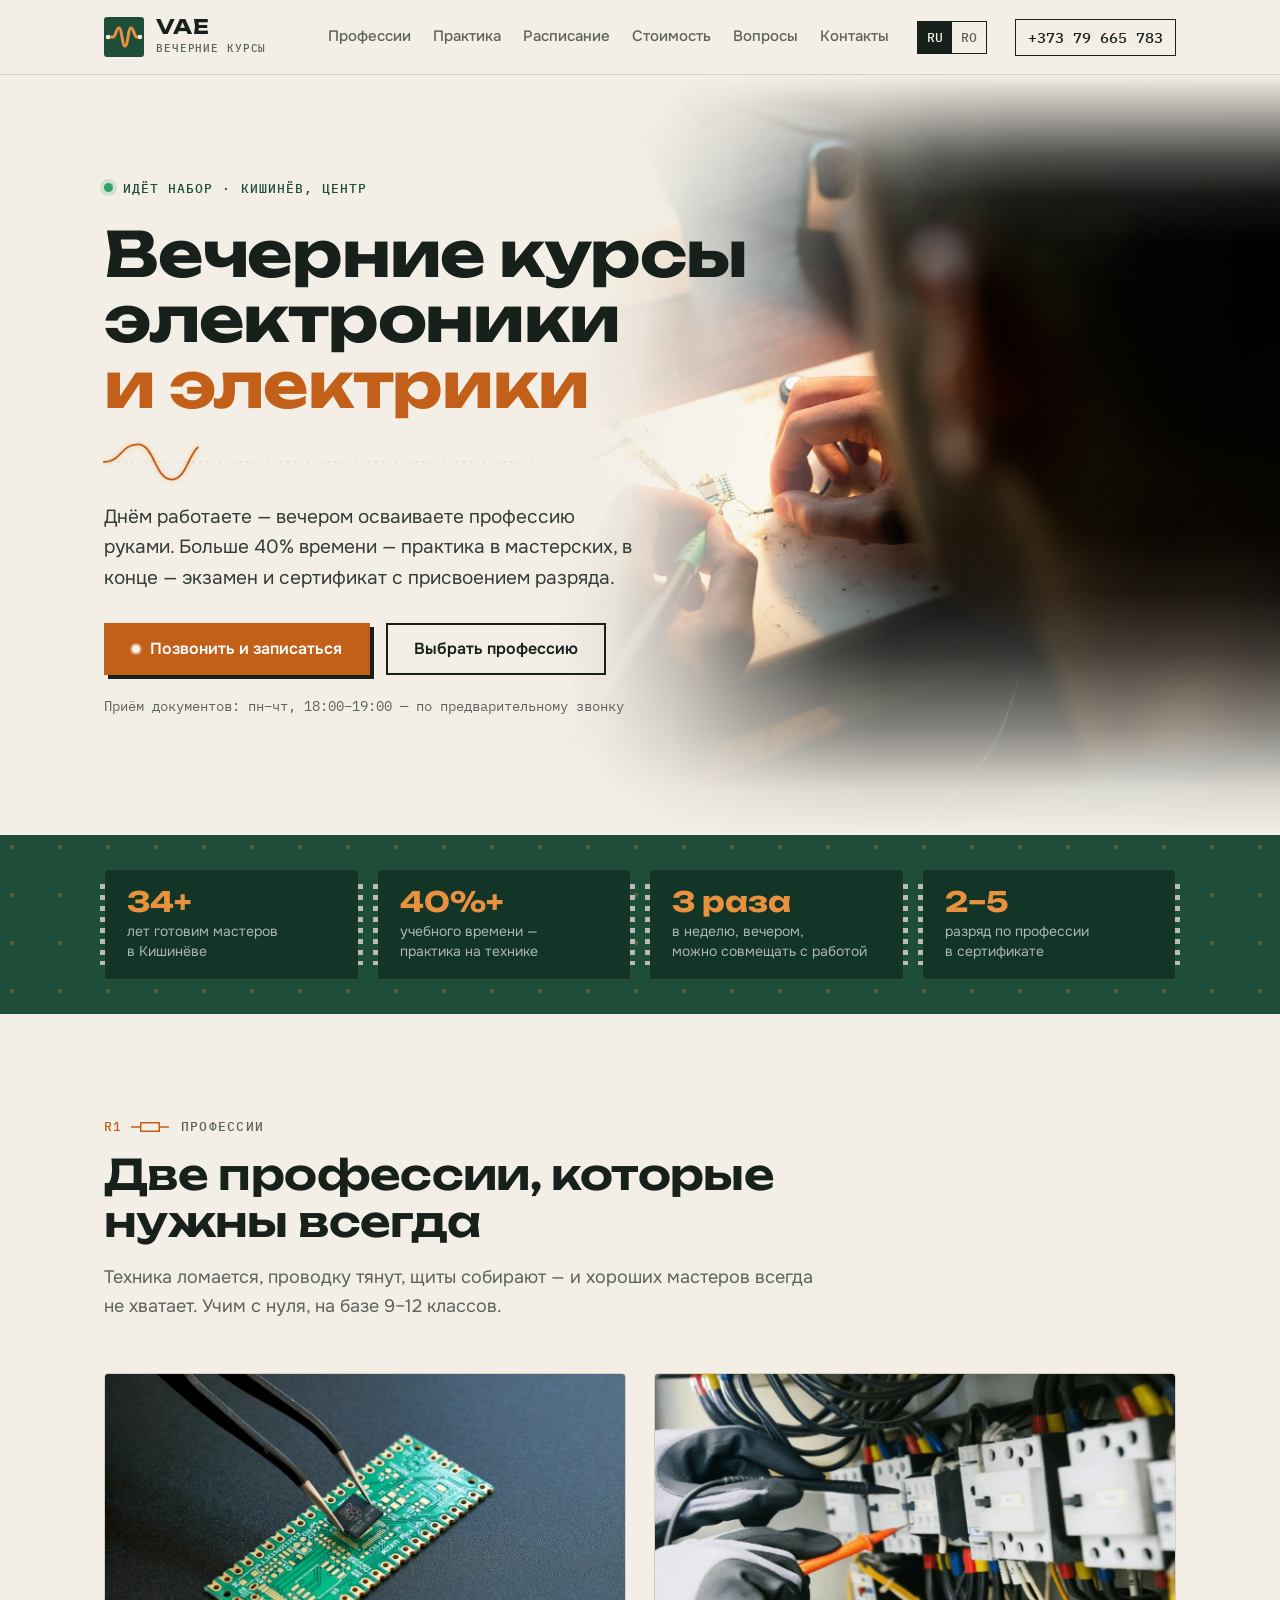
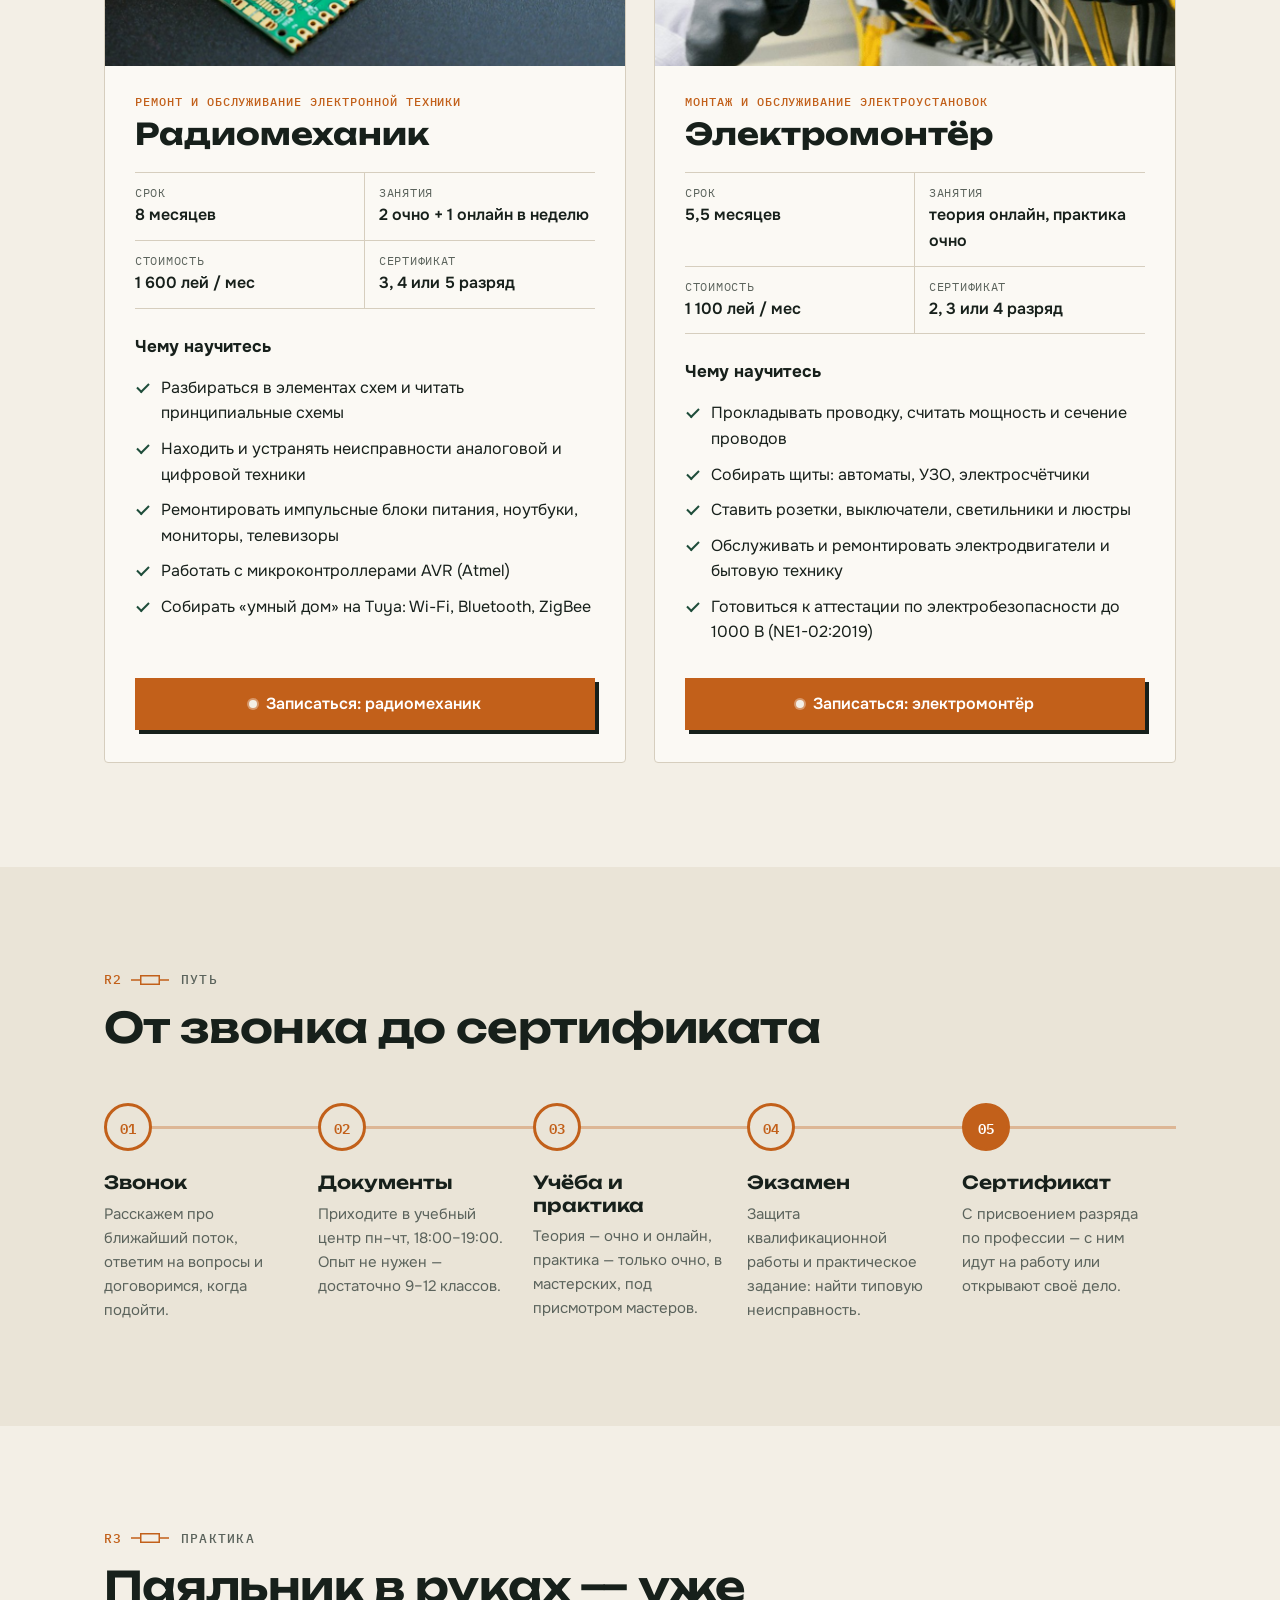
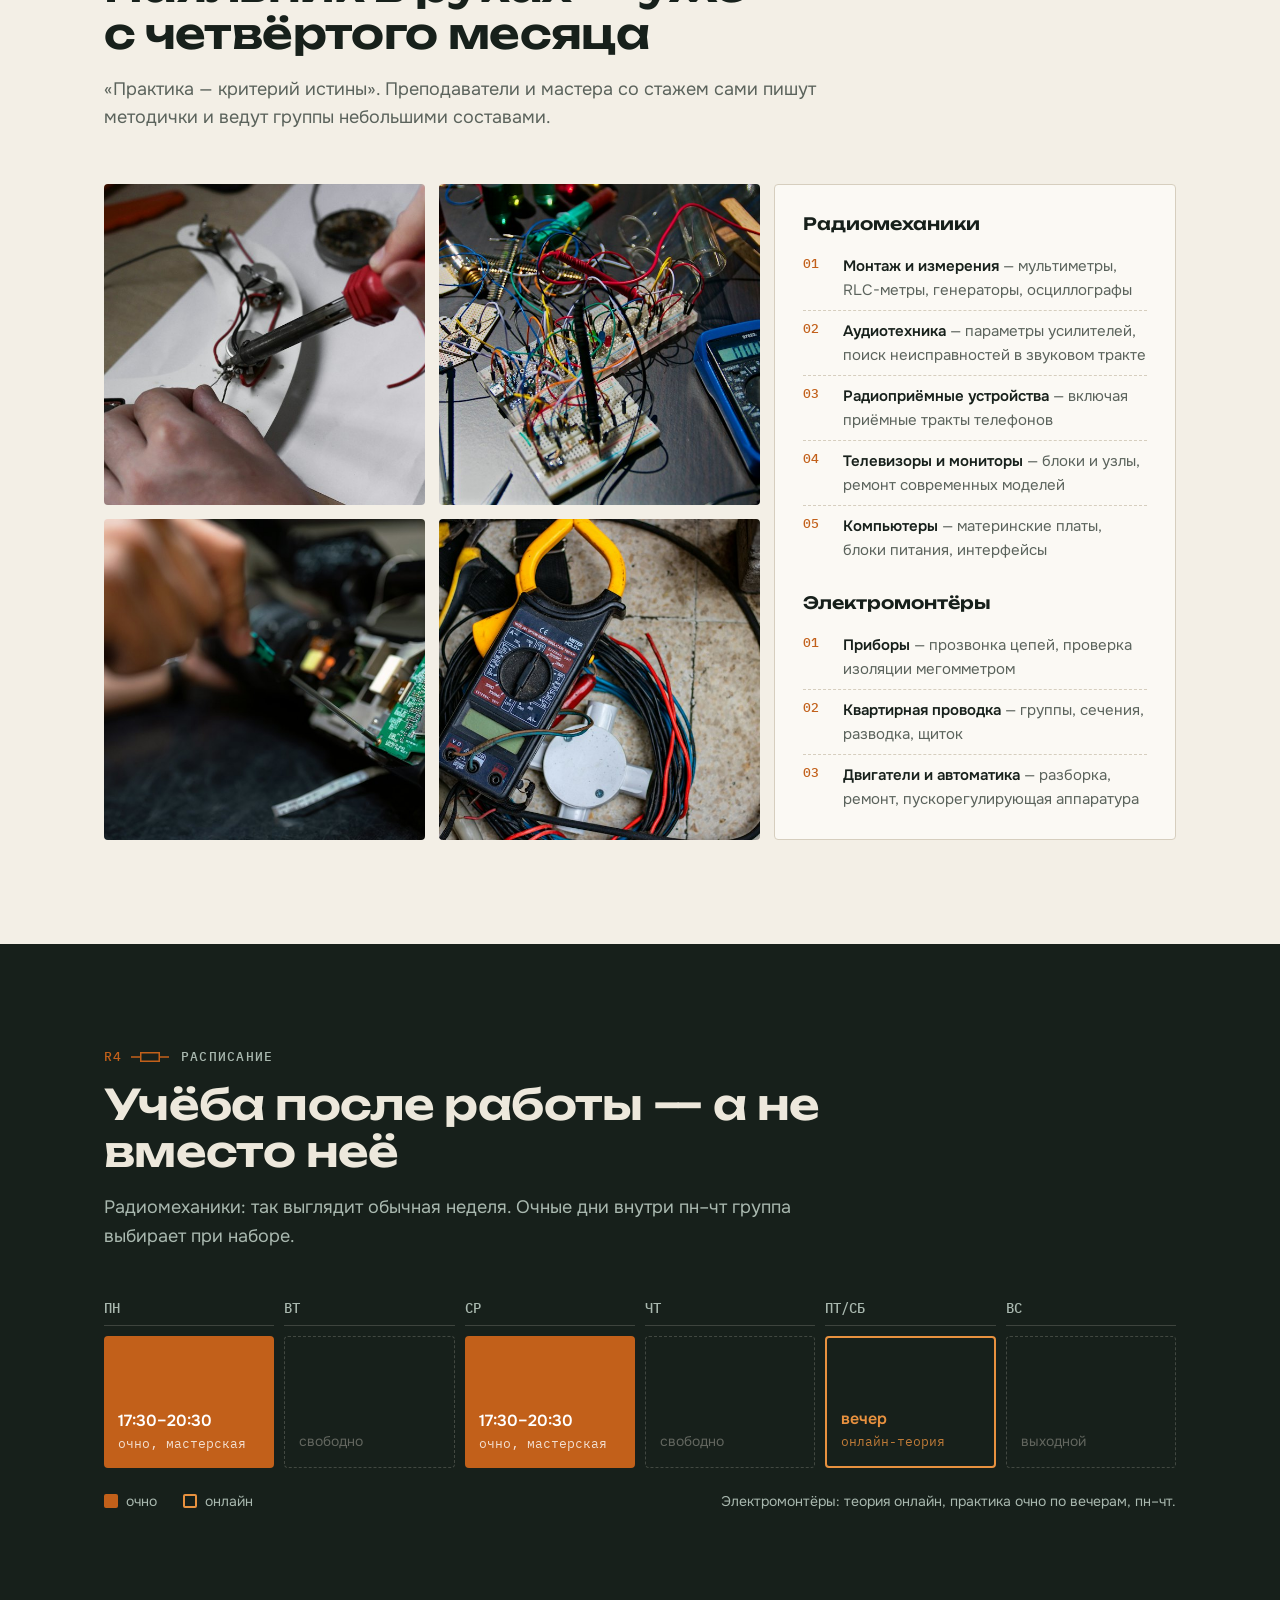
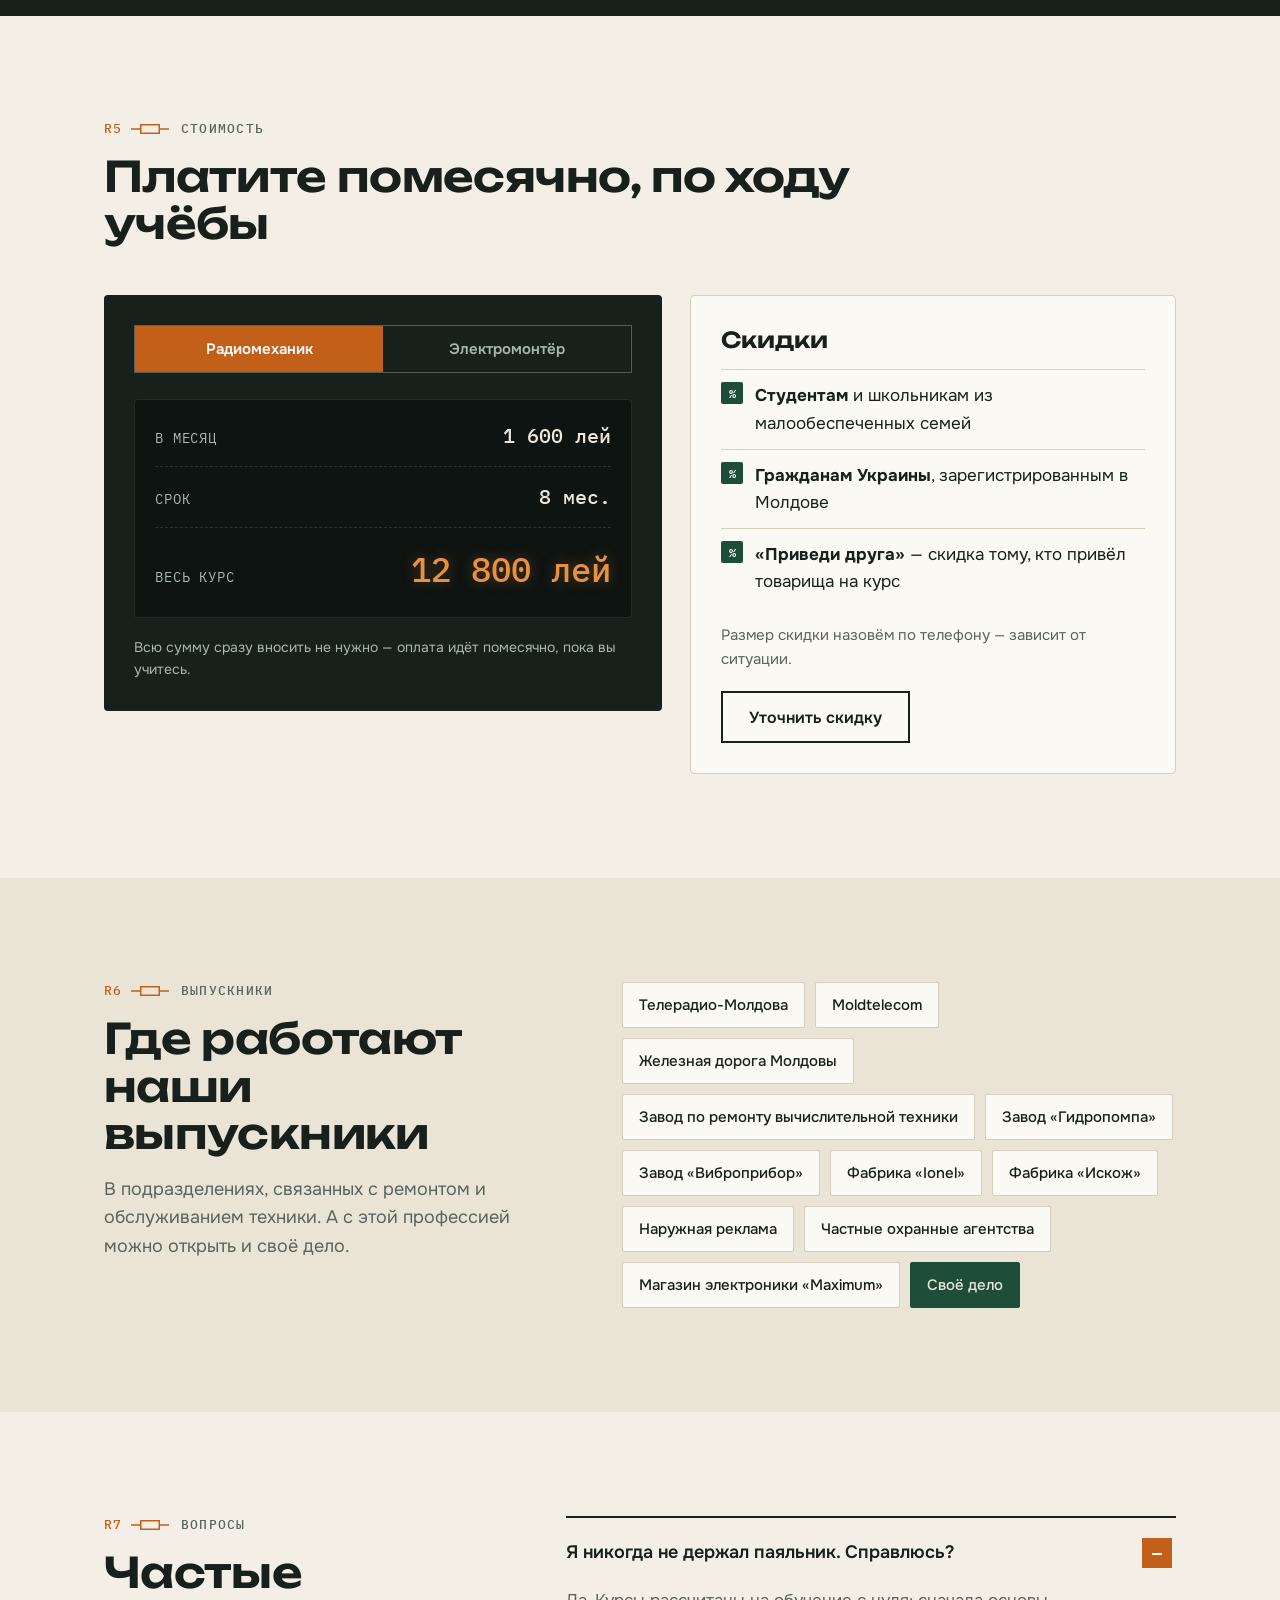
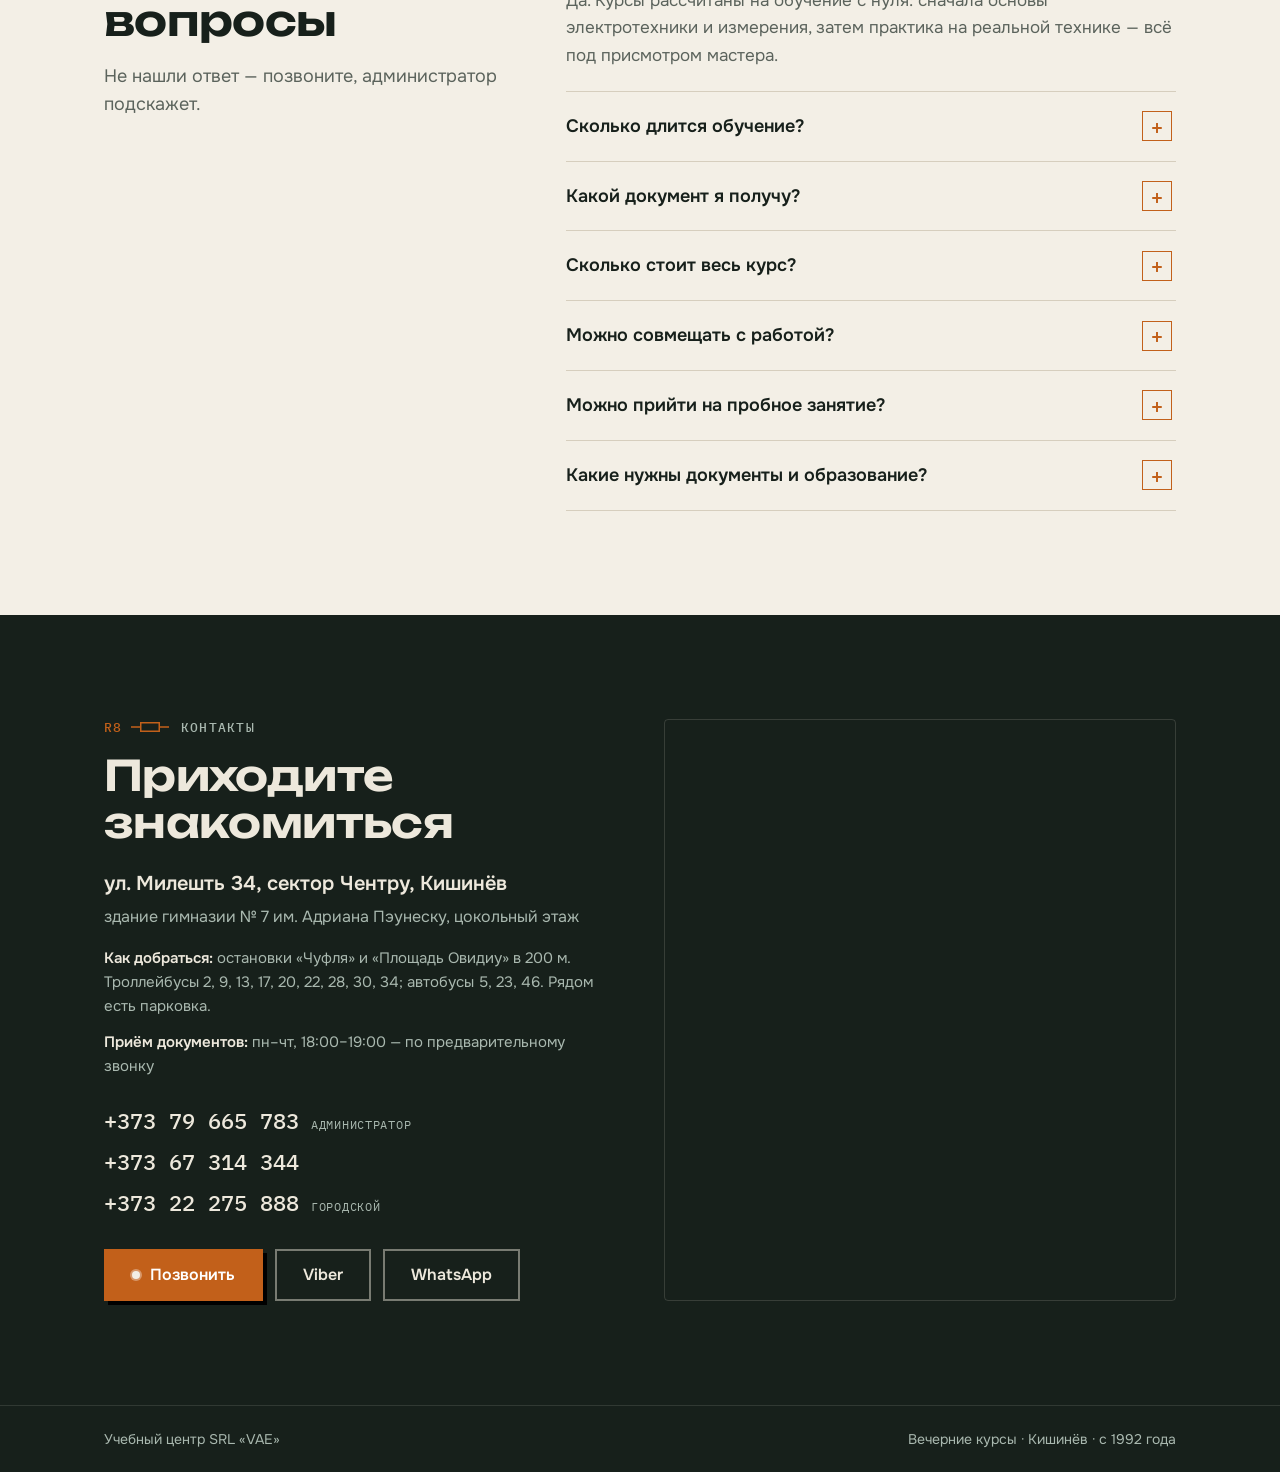
==== index.html @ 00e2e62b "Add files via upload" ====
<!doctype html>
<html lang="ru">
<head>
  <meta charset="utf-8">
  <meta name="viewport" content="width=device-width, initial-scale=1">
  <title>Вечерние курсы VAE — радиомеханик и электромонтёр в Кишинёве</title>
  <meta name="description" content="Вечерние курсы в Кишинёве с 1992 года: ремонт электронной техники (8 мес.) и электромонтёр (5,5 мес.). Практика в мастерских, сертификат с разрядом. Центр, ул. Милешть 34.">
  <meta property="og:title" content="Вечерние курсы VAE — профессия руками, вечером, с разрядом">
  <meta property="og:description" content="Радиомеханик и электромонтёр. Учитесь после работы, практика в мастерских, сертификат с разрядом.">
  <meta property="og:type" content="website">
  <meta property="og:url" content="https://webonix-md.github.io/vae/">
  <meta property="og:image" content="https://webonix-md.github.io/vae/img/og/og-square-ru.jpg">
  <meta property="og:image:width" content="1200">
  <meta property="og:image:height" content="1200">
  <meta property="og:locale" content="ru_RU">
  <meta name="twitter:card" content="summary_large_image">
  <link rel="alternate" hreflang="ru" href="index.html">
  <link rel="alternate" hreflang="ro" href="ro.html">
  <link rel="icon" href="img/logo/vae-mark.svg" type="image/svg+xml">
  <link rel="preconnect" href="https://fonts.googleapis.com">
  <link rel="preconnect" href="https://fonts.gstatic.com" crossorigin>
  <link href="https://fonts.googleapis.com/css2?family=Onest:wght@400;500;600;700&family=Unbounded:wght@500;600;700&family=IBM+Plex+Mono:wght@400;500&display=swap" rel="stylesheet">
  <link rel="stylesheet" href="css/styles.css">
</head>
<body>

<!-- ============ ШАПКА ============ -->
<header class="top">
  <div class="wrap top__row">
    <a class="logo" href="#" aria-label="VAE — вечерние курсы">
      <img src="img/logo/vae-mark.svg" alt="" width="40" height="40">
      <span class="logo__text"><b>VAE</b><small>вечерние курсы</small></span>
    </a>
    <nav class="nav" id="nav">
      <a href="#courses">Профессии</a>
      <a href="#practice">Практика</a>
      <a href="#schedule">Расписание</a>
      <a href="#price">Стоимость</a>
      <a href="#faq">Вопросы</a>
      <a href="#contacts">Контакты</a>
    </nav>
    <nav class="lang" aria-label="Язык"><a class="is-on" href="index.html" aria-current="page">RU</a><a href="ro.html" lang="ro">RO</a></nav>
    <a class="top__phone" data-phone="0" href="#"></a>
    <button class="burger" id="burger" aria-label="Меню" aria-expanded="false" aria-controls="nav"><span></span></button>
  </div>
</header>

<main>

<!-- ============ HERO ============ -->
<section class="hero">
  <div class="hero__media" aria-hidden="true">
    <img src="img/photo/hero-bench.jpg" alt="">
    <div class="hero__mask"></div>
  </div>
  <div class="wrap hero__inner">
    <p class="tag"><span class="tag__dot"></span><span data-start-short>Идёт набор</span> · Кишинёв, Центр</p>
    <h1 class="hero__title">Вечерние курсы<br>электроники<br><em>и&nbsp;электрики</em></h1>
    <svg class="scope" viewBox="0 0 520 60" preserveAspectRatio="none" aria-hidden="true">
      <path class="scope__grid" d="M0 30H520"/>
      <path class="scope__wave" d="M0 30 C 20 30 20 6 40 6 S 60 54 80 54 S 100 6 120 6 S 140 54 160 54 S 180 30 200 30 L 230 30 L 236 8 L 244 52 L 250 30 L 290 30 C 310 30 310 6 330 6 S 350 54 370 54 S 390 6 410 6 S 430 54 450 54 S 470 30 490 30 L 520 30"/>
    </svg>
    <p class="hero__lead">Днём работаете — вечером осваиваете профессию руками. Больше&nbsp;40% времени — практика в мастерских, в конце — экзамен и&nbsp;сертификат с&nbsp;присвоением разряда.</p>
    <div class="hero__cta">
      <a class="btn btn--main" data-phone="0" data-phone-text="Позвонить и записаться" href="#">Позвонить и записаться</a>
      <a class="btn btn--line" href="#courses">Выбрать профессию</a>
    </div>
    <p class="hero__note">Приём документов: <span data-intake></span></p>
  </div>
</section>

<!-- ============ ФАКТЫ (плата) ============ -->
<section class="board" aria-label="Коротко о курсах">
  <div class="wrap board__grid">
    <div class="chip"><b data-years>30+</b><span>лет готовим мастеров<br>в Кишинёве</span></div>
    <div class="chip"><b>40%+</b><span>учебного времени —<br>практика на технике</span></div>
    <div class="chip"><b>3 раза</b><span>в неделю, вечером,<br>можно совмещать с работой</span></div>
    <div class="chip"><b>2–5</b><span>разряд по профессии<br>в сертификате</span></div>
  </div>
</section>

<!-- ============ R1 ПРОФЕССИИ ============ -->
<section class="sec" id="courses">
  <div class="wrap">
    <p class="ref"><i>R1</i> Профессии</p>
    <h2 class="h2">Две профессии, которые нужны всегда</h2>
    <p class="sec__lead">Техника ломается, проводку тянут, щиты собирают — и хороших мастеров всегда не хватает. Учим с&nbsp;нуля, на базе 9–12 классов.</p>

    <div class="courses">
      <!-- радиомеханик -->
      <article class="course" id="radio">
        <div class="course__photo"><img src="img/photo/course-radio.jpg" alt="Монтаж микросхемы на печатную плату пинцетом" loading="lazy"></div>
        <div class="course__body">
          <p class="course__kicker">Ремонт и обслуживание электронной техники</p>
          <h3 class="course__title">Радиомеханик</h3>
          <dl class="spec">
            <div><dt>Срок</dt><dd><span data-months="radio"></span> месяцев</dd></div>
            <div><dt>Занятия</dt><dd>2 очно + 1 онлайн в неделю</dd></div>
            <div><dt>Стоимость</dt><dd><span data-ppm="radio"></span> лей / мес</dd></div>
            <div><dt>Сертификат</dt><dd>3, 4 или 5 разряд</dd></div>
          </dl>
          <p class="course__sub">Чему научитесь</p>
          <ul class="ticks">
            <li>Разбираться в элементах схем и читать принципиальные схемы</li>
            <li>Находить и устранять неисправности аналоговой и цифровой техники</li>
            <li>Ремонтировать импульсные блоки питания, ноутбуки, мониторы, телевизоры</li>
            <li>Работать с микроконтроллерами AVR (Atmel)</li>
            <li>Собирать «умный дом» на Tuya: Wi-Fi, Bluetooth, ZigBee</li>
          </ul>
          <a class="btn btn--main btn--wide" data-phone="0" href="#">Записаться: радиомеханик</a>
        </div>
      </article>

      <!-- электромонтёр -->
      <article class="course" id="electro">
        <div class="course__photo"><img src="img/photo/course-electro.jpg" alt="Проверка электрощита тестером" loading="lazy"></div>
        <div class="course__body">
          <p class="course__kicker">Монтаж и обслуживание электроустановок</p>
          <h3 class="course__title">Электромонтёр</h3>
          <dl class="spec">
            <div><dt>Срок</dt><dd><span data-months="electro"></span> месяцев</dd></div>
            <div><dt>Занятия</dt><dd>теория онлайн, практика очно</dd></div>
            <div><dt>Стоимость</dt><dd><span data-ppm="electro"></span> лей / мес</dd></div>
            <div><dt>Сертификат</dt><dd>2, 3 или 4 разряд</dd></div>
          </dl>
          <p class="course__sub">Чему научитесь</p>
          <ul class="ticks">
            <li>Прокладывать проводку, считать мощность и сечение проводов</li>
            <li>Собирать щиты: автоматы, УЗО, электросчётчики</li>
            <li>Ставить розетки, выключатели, светильники и люстры</li>
            <li>Обслуживать и ремонтировать электродвигатели и бытовую технику</li>
            <li>Готовиться к аттестации по электробезопасности до 1000 В (NE1-02:2019)</li>
          </ul>
          <a class="btn btn--main btn--wide" data-phone="0" href="#">Записаться: электромонтёр</a>
        </div>
      </article>
    </div>
  </div>
</section>

<!-- ============ R2 КАК ПРОХОДИТ ============ -->
<section class="sec sec--tint" id="how">
  <div class="wrap">
    <p class="ref"><i>R2</i> Путь</p>
    <h2 class="h2">От звонка до сертификата</h2>
    <ol class="path">
      <li class="path__step">
        <span class="path__n">01</span>
        <h3>Звонок</h3>
        <p>Расскажем про ближайший поток, ответим на вопросы и договоримся, когда подойти.</p>
      </li>
      <li class="path__step">
        <span class="path__n">02</span>
        <h3>Документы</h3>
        <p>Приходите в учебный центр <span data-intake-short></span>. Опыт не нужен — достаточно 9–12 классов.</p>
      </li>
      <li class="path__step">
        <span class="path__n">03</span>
        <h3>Учёба и практика</h3>
        <p>Теория — очно и онлайн, практика — только очно, в мастерских, под присмотром мастеров.</p>
      </li>
      <li class="path__step">
        <span class="path__n">04</span>
        <h3>Экзамен</h3>
        <p>Защита квалификационной работы и практическое задание: найти типовую неисправность.</p>
      </li>
      <li class="path__step path__step--end">
        <span class="path__n">05</span>
        <h3>Сертификат</h3>
        <p>С присвоением разряда по профессии — с ним идут на работу или открывают своё дело.</p>
      </li>
    </ol>
  </div>
</section>

<!-- ============ R3 ПРАКТИКА ============ -->
<section class="sec" id="practice">
  <div class="wrap">
    <p class="ref"><i>R3</i> Практика</p>
    <h2 class="h2">Паяльник в руках — уже с&nbsp;четвёртого месяца</h2>
    <p class="sec__lead">«Практика — критерий истины». Преподаватели и мастера со стажем сами пишут методички и ведут группы небольшими составами.</p>

    <div class="practice">
      <figure class="shot shot--a"><img src="img/photo/practice-solder.jpg" alt="Пайка проводов" loading="lazy"></figure>
      <figure class="shot shot--b"><img src="img/photo/practice-lab.jpg" alt="Макетная плата и мультиметр" loading="lazy"></figure>
      <figure class="shot shot--c"><img src="img/photo/practice-board.jpg" alt="Диагностика печатной платы" loading="lazy"></figure>
      <figure class="shot shot--d"><img src="img/photo/practice-meter.jpg" alt="Токоизмерительные клещи и провода" loading="lazy"></figure>

      <div class="practice__list">
        <h3 class="practice__h">Радиомеханики</h3>
        <ol class="steps">
          <li><b>Монтаж и измерения</b> — мультиметры, RLC-метры, генераторы, осциллографы</li>
          <li><b>Аудиотехника</b> — параметры усилителей, поиск неисправностей в звуковом тракте</li>
          <li><b>Радиоприёмные устройства</b> — включая приёмные тракты телефонов</li>
          <li><b>Телевизоры и мониторы</b> — блоки и узлы, ремонт современных моделей</li>
          <li><b>Компьютеры</b> — материнские платы, блоки питания, интерфейсы</li>
        </ol>
        <h3 class="practice__h">Электромонтёры</h3>
        <ol class="steps">
          <li><b>Приборы</b> — прозвонка цепей, проверка изоляции мегомметром</li>
          <li><b>Квартирная проводка</b> — группы, сечения, разводка, щиток</li>
          <li><b>Двигатели и автоматика</b> — разборка, ремонт, пускорегулирующая аппаратура</li>
        </ol>
      </div>
    </div>
  </div>
</section>

<!-- ============ R4 РАСПИСАНИЕ ============ -->
<section class="sec sec--dark" id="schedule">
  <div class="wrap">
    <p class="ref ref--light"><i>R4</i> Расписание</p>
    <h2 class="h2">Учёба после работы — а не вместо неё</h2>
    <p class="sec__lead">Радиомеханики: так выглядит обычная неделя. Очные дни внутри пн–чт группа выбирает при наборе.</p>

    <div class="week" role="table" aria-label="Неделя радиомеханика">
      <div class="week__day" role="row"><span class="week__d" role="cell">Пн</span><span class="slot slot--live" role="cell">17:30–20:30<small>очно, мастерская</small></span></div>
      <div class="week__day" role="row"><span class="week__d" role="cell">Вт</span><span class="slot slot--off" role="cell">свободно</span></div>
      <div class="week__day" role="row"><span class="week__d" role="cell">Ср</span><span class="slot slot--live" role="cell">17:30–20:30<small>очно, мастерская</small></span></div>
      <div class="week__day" role="row"><span class="week__d" role="cell">Чт</span><span class="slot slot--off" role="cell">свободно</span></div>
      <div class="week__day" role="row"><span class="week__d" role="cell">Пт/Сб</span><span class="slot slot--online" role="cell">вечер<small>онлайн-теория</small></span></div>
      <div class="week__day" role="row"><span class="week__d" role="cell">Вс</span><span class="slot slot--off" role="cell">выходной</span></div>
    </div>
    <p class="week__legend">
      <span><i class="lg lg--live"></i>очно</span>
      <span><i class="lg lg--online"></i>онлайн</span>
      <span class="week__el">Электромонтёры: теория онлайн, практика очно по вечерам, пн–чт.</span>
    </p>
  </div>
</section>

<!-- ============ R5 СТОИМОСТЬ ============ -->
<section class="sec" id="price">
  <div class="wrap">
    <p class="ref"><i>R5</i> Стоимость</p>
    <h2 class="h2">Платите помесячно, по&nbsp;ходу учёбы</h2>

    <div class="price">
      <div class="calc">
        <div class="calc__switch" role="tablist" aria-label="Профессия">
          <button class="calc__opt is-on" role="tab" aria-selected="true" data-course="radio">Радиомеханик</button>
          <button class="calc__opt" role="tab" aria-selected="false" data-course="electro">Электромонтёр</button>
        </div>
        <div class="calc__readout">
          <div class="calc__row"><span>В месяц</span><b><output id="calcPpm"></output> лей</b></div>
          <div class="calc__row"><span>Срок</span><b><output id="calcMonths"></output> мес.</b></div>
          <div class="calc__row calc__row--total"><span>Весь курс</span><b><output id="calcTotal"></output> лей</b></div>
        </div>
        <p class="calc__note">Всю сумму сразу вносить не нужно — оплата идёт помесячно, пока вы учитесь.</p>
      </div>

      <div class="discounts">
        <h3 class="discounts__h">Скидки</h3>
        <ul class="discounts__list">
          <li><b>Студентам</b> и школьникам из малообеспеченных семей</li>
          <li><b>Гражданам Украины</b>, зарегистрированным в Молдове</li>
          <li><b>«Приведи друга»</b> — скидка тому, кто привёл товарища на курс</li>
        </ul>
        <p class="discounts__foot">Размер скидки назовём по телефону — зависит от ситуации.</p>
        <a class="btn btn--line" data-phone="0" href="#">Уточнить скидку</a>
      </div>
    </div>
  </div>
</section>

<!-- ============ R6 ВЫПУСКНИКИ ============ -->
<section class="sec sec--tint" id="grads">
  <div class="wrap grads">
    <div>
      <p class="ref"><i>R6</i> Выпускники</p>
      <h2 class="h2">Где работают наши выпускники</h2>
      <p class="sec__lead">В подразделениях, связанных с ремонтом и обслуживанием техники. А с этой профессией можно открыть и своё дело.</p>
    </div>
    <ul class="grads__list">
      <li>Телерадио-Молдова</li>
      <li>Moldtelecom</li>
      <li>Железная дорога Молдовы</li>
      <li>Завод по ремонту вычислительной техники</li>
      <li>Завод «Гидропомпа»</li>
      <li>Завод «Виброприбор»</li>
      <li>Фабрика «Ionel»</li>
      <li>Фабрика «Искож»</li>
      <li>Наружная реклама</li>
      <li>Частные охранные агентства</li>
      <li>Магазин электроники «Maximum»</li>
      <li class="grads__own">Своё дело</li>
    </ul>
  </div>
</section>

<!-- ============ R7 FAQ ============ -->
<section class="sec" id="faq">
  <div class="wrap faq">
    <div>
      <p class="ref"><i>R7</i> Вопросы</p>
      <h2 class="h2">Частые вопросы</h2>
      <p class="sec__lead">Не нашли ответ — позвоните, администратор подскажет.</p>
    </div>
    <div class="faq__list">
      <details class="qa" open>
        <summary>Я никогда не держал паяльник. Справлюсь?</summary>
        <p>Да. Курсы рассчитаны на обучение с нуля: сначала основы электротехники и измерения, затем практика на реальной технике — всё под присмотром мастера.</p>
      </details>
      <details class="qa">
        <summary>Сколько длится обучение?</summary>
        <p>Радиомеханик — <span data-months="radio"></span> месяцев, электромонтёр — <span data-months="electro"></span> месяцев. Три занятия в неделю, в вечернее время.</p>
      </details>
      <details class="qa">
        <summary>Какой документ я получу?</summary>
        <p>После выпускного квалификационного экзамена — сертификат с присвоением разряда: радиомеханику — 3, 4 или 5, электромонтёру — 2, 3 или 4.</p>
      </details>
      <details class="qa">
        <summary>Сколько стоит весь курс?</summary>
        <p>Радиомеханик — <span data-total="radio"></span> лей (<span data-ppm="radio"></span> в месяц), электромонтёр — <span data-total="electro"></span> лей (<span data-ppm="electro"></span> в месяц). Оплата помесячно, есть скидки.</p>
      </details>
      <details class="qa">
        <summary>Можно совмещать с работой?</summary>
        <p>Для этого курсы и сделаны: очные занятия начинаются в 17:30, теория частично проходит онлайн в пятницу или субботу.</p>
      </details>
      <details class="qa">
        <summary>Можно прийти на пробное занятие?</summary>
        <p>Позвоните — договоримся, чтобы вы могли посмотреть мастерские и познакомиться с преподавателями до начала учёбы.</p>
      </details>
      <details class="qa">
        <summary>Какие нужны документы и образование?</summary>
        <p>Обучение идёт на базе 9–12 классов и выше. Список документов подскажет администратор при звонке.</p>
      </details>
    </div>
  </div>
</section>

<!-- ============ R8 КОНТАКТЫ ============ -->
<section class="sec sec--dark contacts" id="contacts">
  <div class="wrap contacts__grid">
    <div>
      <p class="ref ref--light"><i>R8</i> Контакты</p>
      <h2 class="h2">Приходите знакомиться</h2>
      <p class="contacts__addr"><b data-address></b><br><span data-address-note></span></p>
      <p class="contacts__how"><b>Как добраться:</b> остановки «Чуфля» и «Площадь Овидиу» в 200 м. Троллейбусы 2, 9, 13, 17, 20, 22, 28, 30, 34; автобусы 5, 23, 46. Рядом есть парковка.</p>
      <p class="contacts__how"><b>Приём документов:</b> <span data-intake></span></p>
      <ul class="phones" id="phones"></ul>
      <div class="msgs">
        <a class="btn btn--main" data-phone="0" data-phone-text="Позвонить" href="#">Позвонить</a>
        <a class="btn btn--ghost" data-viber href="#">Viber</a>
        <a class="btn btn--ghost" data-whatsapp href="#">WhatsApp</a>
      </div>
    </div>
    <div class="map">
      <iframe id="map" title="Карта: учебный центр VAE" loading="lazy" referrerpolicy="no-referrer-when-downgrade"></iframe>
    </div>
  </div>
</section>

</main>

<footer class="foot">
  <div class="wrap foot__row">
    <span data-brand-full></span>
    <span>Вечерние курсы · Кишинёв · с <span data-since></span> года</span>
  </div>
</footer>

<!-- нижняя кнопка на телефоне -->
<a class="callbar" data-phone="0" data-phone-text="Позвонить на курсы" href="#">Позвонить на курсы</a>

<script src="js/site-data.js"></script>
<script src="js/main.js"></script>
</body>
</html>
---- css/styles.css ----
/* ============================================================
   VAE — вечерние курсы. Стиль «мастерская / схема»:
   тёплая бумага, зелёный текстолит, медь (свет лампы).
   Кнопки — прямые углы, карточки — 4px, контейнер 1120px.
   ============================================================ */
:root {
  --paper: #F3EFE6;
  --paper-2: #EAE4D7;
  --card: #FBF9F4;
  --ink: #17201B;
  --muted: #5B635C;
  --line: #D6CEBE;
  --copper: #C2601A;
  --copper-hi: #E8913F;
  --green: #1E4D3A;
  --green-deep: #133528;
  --on-dark: #EDE8DC;
  --on-dark-muted: #A9B8AF;

  --wrap: 1120px;
  --r: 4px;
  --f-head: "Unbounded", "Arial Black", sans-serif;
  --f-body: "Onest", system-ui, sans-serif;
  --f-mono: "IBM Plex Mono", ui-monospace, monospace;
}

*, *::before, *::after { box-sizing: border-box; }
html { scroll-behavior: smooth; scroll-padding-top: 16px; }
body {
  margin: 0;
  background: var(--paper);
  color: var(--ink);
  font: 400 17px/1.6 var(--f-body);
  -webkit-font-smoothing: antialiased;
}
img { display: block; max-width: 100%; }
a { color: inherit; }
h1, h2, h3 { margin: 0; }
.wrap { max-width: var(--wrap); margin: 0 auto; padding: 0 24px; }

/* ---------- кнопки: прямые углы, «медный» контакт ---------- */
.btn {
  display: inline-flex; align-items: center; justify-content: center; gap: .6em;
  min-height: 52px; padding: 0 26px;
  font: 600 16px/1.2 var(--f-body);
  text-decoration: none; text-align: center;
  border: 2px solid transparent; border-radius: 0;
  cursor: pointer;
  transition: background .2s, color .2s, border-color .2s, box-shadow .2s;
}
.btn--main {
  background: var(--copper); color: #fff;
  box-shadow: 4px 4px 0 var(--ink);
}
.btn--main:hover { background: #A94F12; box-shadow: 2px 2px 0 var(--ink); }
.btn--main::before {            /* «контактная площадка» */
  content: ""; width: 8px; height: 8px; border-radius: 50%;
  background: var(--paper); box-shadow: 0 0 0 2px rgba(255,255,255,.35);
}
.btn--line { border-color: var(--ink); color: var(--ink); background: transparent; }
.btn--line:hover { background: var(--ink); color: var(--paper); }
.btn--ghost { border-color: rgba(237,232,220,.45); color: var(--on-dark); }
.btn--ghost:hover { border-color: var(--copper-hi); color: var(--copper-hi); }
.btn--wide { width: 100%; }

/* ---------- шапка ---------- */
.top { border-bottom: 1px solid var(--line); background: var(--paper); position: relative; z-index: 20; }
.top__row { display: flex; align-items: center; gap: 28px; height: 74px; }
.logo { display: flex; align-items: center; gap: 12px; text-decoration: none; }
.logo__text { display: flex; flex-direction: column; line-height: 1; }
.logo__text b { font: 700 20px/1 var(--f-head); letter-spacing: .04em; }
.logo__text small { font: 500 11px/1.4 var(--f-mono); color: var(--muted); text-transform: uppercase; letter-spacing: .08em; margin-top: 4px; }
.nav { display: flex; gap: 22px; margin-left: auto; }
.nav a { font-size: 15px; font-weight: 500; text-decoration: none; color: var(--muted); padding: 6px 0; border-bottom: 2px solid transparent; }
.nav a:hover { color: var(--ink); border-color: var(--copper); }
.top__phone { font: 500 15px var(--f-mono); text-decoration: none; white-space: nowrap; padding: 8px 12px; border: 1.5px solid var(--ink); }
.top__phone:hover { background: var(--ink); color: var(--paper); }
.burger { display: none; }
.lang { display: flex; border: 1.5px solid var(--ink); }
.lang a { font: 500 13px/1 var(--f-mono); padding: 9px 9px; text-decoration: none; color: var(--muted); }
.lang a.is-on { background: var(--ink); color: var(--paper); }
.lang a:not(.is-on):hover { color: var(--copper); }

/* ---------- hero: фото растворяется в бумагу ---------- */
.hero { position: relative; overflow: hidden; min-height: min(760px, calc(100vh - 74px)); display: flex; align-items: center; }
.hero__media { position: absolute; inset: 0 0 0 38%; }
.hero__media img { width: 100%; height: 100%; object-fit: cover; object-position: 60% 50%; }
.hero__mask {
  position: absolute; inset: 0; pointer-events: none;
  background:
    linear-gradient(96deg, #F3EFE6 0%, #F3EFE6 14%, rgba(243,239,230,.94) 21%,
      rgba(243,239,230,.72) 29%, rgba(243,239,230,.36) 38%,
      rgba(243,239,230,.1) 46%, rgba(243,239,230,0) 53%),
    linear-gradient(90deg, #F3EFE6 0, #F3EFE6 3%, rgba(243,239,230,0) 12%),
    linear-gradient(#F3EFE6, rgba(243,239,230,.7) 5%, rgba(243,239,230,.3) 11%,
      rgba(243,239,230,.08) 16%, rgba(243,239,230,0) 22%),
    linear-gradient(to top, #F3EFE6, rgba(243,239,230,.9) 6%, rgba(243,239,230,.55) 14%,
      rgba(243,239,230,.22) 24%, rgba(243,239,230,.06) 32%, rgba(243,239,230,0) 40%);
}
.hero__inner { position: relative; width: 100%; padding-top: 56px; padding-bottom: 72px; }
.hero__inner > * { max-width: 540px; }
.hero__inner > .hero__title { max-width: 700px; }
.tag {
  display: block; margin: 0 0 22px;
  font: 500 13px/1.5 var(--f-mono); text-transform: uppercase; letter-spacing: .08em; color: var(--green);
}
.tag__dot { display: inline-block; margin-right: 10px; vertical-align: 1px; width: 9px; height: 9px; border-radius: 50%; background: #2FA36B; box-shadow: 0 0 0 4px rgba(47,163,107,.18); animation: led 2.4s infinite; }
@keyframes led { 50% { box-shadow: 0 0 0 7px rgba(47,163,107,.06); } }
.hero__title { font: 700 clamp(34px, 5vw, 62px)/1.06 var(--f-head); letter-spacing: -.02em; }
.hero__title em { font-style: normal; color: var(--copper); }
.scope { display: block; width: 100%; max-width: 440px; height: 44px; margin: 22px 0 18px; overflow: visible; }
.scope__grid { stroke: var(--line); stroke-width: 1; stroke-dasharray: 3 5; fill: none; }
.scope__wave {
  fill: none; stroke: var(--copper); stroke-width: 2.4; stroke-linecap: round; stroke-linejoin: round;
  stroke-dasharray: 170 1200; animation: sweep 3.2s linear infinite;
  filter: drop-shadow(0 0 3px rgba(232,145,63,.55));
}
@keyframes sweep { from { stroke-dashoffset: 170; } to { stroke-dashoffset: -1030; } }
.hero__lead { font-size: 19px; color: #333C36; margin: 0 0 30px; }
.hero__cta { display: flex; flex-wrap: wrap; gap: 16px; }
.hero__note { font: 400 14px var(--f-mono); color: var(--muted); margin: 22px 0 0; }

/* ---------- полоса-плата с фактами ---------- */
.board {
  background-color: var(--green);
  background-image:
    radial-gradient(circle at 12px 12px, rgba(232,145,63,.28) 2px, transparent 2.6px);
  background-size: 48px 48px;
  color: var(--on-dark);
  padding: 34px 0;
}
.board__grid { display: grid; grid-template-columns: repeat(4, 1fr); gap: 18px; }
.chip {
  position: relative; display: flex; flex-direction: column; gap: 6px;
  padding: 18px 20px 18px 22px;
  background: var(--green-deep); border: 1px solid rgba(237,232,220,.12); border-radius: var(--r);
}
.chip::before, .chip::after {          /* «ножки» микросхемы */
  content: ""; position: absolute; top: 14px; bottom: 14px; width: 5px;
  background: repeating-linear-gradient(to bottom, #B9BDB5 0 5px, transparent 5px 11px);
}
.chip::before { left: -5px; }
.chip::after { right: -5px; }
.chip b { font: 700 28px/1 var(--f-head); color: var(--copper-hi); }
.chip span { font-size: 14px; line-height: 1.4; color: var(--on-dark-muted); }

/* ---------- секции ---------- */
.sec { padding: 104px 0; }
.sec--tint { background: var(--paper-2); }
.sec--dark { background: var(--ink); color: var(--on-dark); }
.ref {
  display: flex; align-items: center; gap: 12px; margin: 0 0 16px;
  font: 500 13px var(--f-mono); text-transform: uppercase; letter-spacing: .1em; color: var(--muted);
}
.ref i {
  font-style: normal; color: var(--copper); padding-right: 46px; position: relative;
}
.ref i::after {                 /* условное обозначение резистора */
  content: ""; position: absolute; right: 0; top: 50%; width: 38px; height: 10px; transform: translateY(-50%);
  background: url("data:image/svg+xml,%3Csvg xmlns='http://www.w3.org/2000/svg' viewBox='0 0 38 10'%3E%3Cpath d='M0 5h9M29 5h9' stroke='%23C2601A' stroke-width='1.5'/%3E%3Crect x='9.75' y='.75' width='18.5' height='8.5' fill='none' stroke='%23C2601A' stroke-width='1.5'/%3E%3C/svg%3E") no-repeat;
}
.ref--light { color: var(--on-dark-muted); }
.h2 { font: 600 clamp(28px, 3.6vw, 42px)/1.12 var(--f-head); letter-spacing: -.015em; max-width: 20em; }
.sec__lead { font-size: 18px; color: var(--muted); max-width: 40em; margin: 18px 0 0; }
.sec--dark .sec__lead { color: var(--on-dark-muted); }

/* ---------- R1 профессии ---------- */
.courses { display: grid; grid-template-columns: 1fr 1fr; gap: 28px; margin-top: 52px; }
.course { background: var(--card); border: 1px solid var(--line); border-radius: var(--r); display: flex; flex-direction: column; overflow: hidden; }
.course__photo { aspect-ratio: 16/9; overflow: hidden; background: var(--paper-2); }
.course__photo img { width: 100%; height: 100%; object-fit: cover; transition: transform .6s; }
.course:hover .course__photo img { transform: scale(1.04); }
.course__body { padding: 28px 30px 32px; display: flex; flex-direction: column; flex: 1; }
.course__kicker { font: 500 12px var(--f-mono); text-transform: uppercase; letter-spacing: .08em; color: var(--copper); margin: 0 0 8px; }
.course__title { font: 700 30px/1.1 var(--f-head); margin-bottom: 22px; }
.spec { display: grid; grid-template-columns: 1fr 1fr; margin: 0 0 24px; border-top: 1px solid var(--line); }
.spec div { padding: 12px 0; border-bottom: 1px solid var(--line); }
.spec div:nth-child(odd) { padding-right: 14px; border-right: 1px solid var(--line); }
.spec div:nth-child(even) { padding-left: 14px; }
.spec dt { font: 400 12px var(--f-mono); text-transform: uppercase; letter-spacing: .06em; color: var(--muted); }
.spec dd { margin: 2px 0 0; font-weight: 600; font-size: 16px; }
.course__sub { font-weight: 700; margin: 0 0 10px; }
.ticks { list-style: none; margin: 0 0 28px; padding: 0; flex: 1; }
.ticks li { position: relative; padding: 5px 0 5px 26px; font-size: 16px; }
.ticks li::before {
  content: ""; position: absolute; left: 2px; top: 13px; width: 12px; height: 7px;
  border-left: 2.5px solid var(--green); border-bottom: 2.5px solid var(--green); transform: rotate(-45deg);
}

/* ---------- R2 путь ---------- */
.path { list-style: none; margin: 52px 0 0; padding: 0; display: grid; grid-template-columns: repeat(5, 1fr); counter-reset: s; position: relative; }
.path::before {                 /* «дорожка» платы */
  content: ""; position: absolute; left: 0; right: 0; top: 23px; height: 3px;
  background: var(--copper);
  opacity: .35;
}
.path__step { position: relative; padding-right: 22px; }
.path__n {
  position: relative; display: grid; place-items: center; width: 48px; height: 48px; margin-bottom: 20px;
  background: var(--paper-2); border: 3px solid var(--copper); border-radius: 50%;
  font: 600 14px var(--f-mono); color: var(--copper);
}
.path__step--end .path__n { background: var(--copper); color: #fff; }
.path__step h3 { font: 600 18px/1.25 var(--f-head); margin-bottom: 8px; }
.path__step p { margin: 0; font-size: 15px; color: var(--muted); }

/* ---------- R3 практика ---------- */
.practice {
  display: grid; margin-top: 52px; gap: 14px;
  grid-template-columns: repeat(2, minmax(0, 1fr)) minmax(0, 1.25fr);
  grid-template-areas:
    "a b list"
    "c d list";
}
.shot { margin: 0; border-radius: var(--r); overflow: hidden; background: var(--paper-2); min-height: 220px; }
.shot img { width: 100%; height: 100%; object-fit: cover; }
.shot--a { grid-area: a; } .shot--b { grid-area: b; } .shot--c { grid-area: c; } .shot--d { grid-area: d; }
.practice__list { grid-area: list; background: var(--card); border: 1px solid var(--line); border-radius: var(--r); padding: 28px 28px 20px; }
.practice__h { font: 600 17px var(--f-head); margin-bottom: 12px; }
.practice__h + .steps + .practice__h { margin-top: 22px; }
.steps { margin: 0; padding: 0; list-style: none; counter-reset: st; }
.steps li { counter-increment: st; position: relative; padding: 8px 0 8px 40px; font-size: 15px; color: var(--muted); border-top: 1px dashed var(--line); }
.steps li:first-child { border-top: 0; }
.steps li::before {
  content: counter(st, decimal-leading-zero); position: absolute; left: 0; top: 9px;
  font: 500 13px var(--f-mono); color: var(--copper);
}
.steps b { color: var(--ink); font-weight: 600; }

/* ---------- R4 расписание ---------- */
.week { display: grid; grid-template-columns: repeat(6, 1fr); gap: 10px; margin-top: 48px; }
.week__day { display: flex; flex-direction: column; gap: 10px; }
.week__d { font: 500 14px var(--f-mono); text-transform: uppercase; color: var(--on-dark-muted); padding-bottom: 8px; border-bottom: 1px solid rgba(237,232,220,.18); }
.slot {
  min-height: 132px; padding: 16px 14px; border-radius: var(--r);
  display: flex; flex-direction: column; justify-content: flex-end; gap: 4px;
  font: 600 16px/1.25 var(--f-body);
}
.slot small { font: 400 13px var(--f-mono); opacity: .8; }
.slot--live { background: var(--copper); color: #fff; }
.slot--online { background: transparent; border: 2px solid var(--copper-hi); color: var(--copper-hi); }
.slot--off { border: 1px dashed rgba(237,232,220,.2); color: rgba(237,232,220,.35); font-weight: 400; font-size: 14px; }
.week__legend { display: flex; flex-wrap: wrap; gap: 10px 26px; margin: 22px 0 0; font-size: 14px; color: var(--on-dark-muted); }
.week__legend span { display: inline-flex; align-items: center; gap: 8px; }
.lg { width: 14px; height: 14px; border-radius: 2px; display: inline-block; }
.lg--live { background: var(--copper); }
.lg--online { border: 2px solid var(--copper-hi); }
.week__el { margin-left: auto; }

/* ---------- R5 стоимость ---------- */
.price { display: grid; grid-template-columns: 1.15fr 1fr; gap: 28px; margin-top: 48px; align-items: start; }
.calc { background: var(--ink); color: var(--on-dark); border-radius: var(--r); padding: 30px; }
.calc__switch { display: grid; grid-template-columns: 1fr 1fr; border: 1.5px solid rgba(237,232,220,.3); margin-bottom: 26px; }
.calc__opt {
  appearance: none; background: none; border: 0; color: var(--on-dark-muted);
  font: 600 15px var(--f-body); padding: 13px 10px; cursor: pointer;
}
.calc__opt.is-on { background: var(--copper); color: #fff; }
.calc__readout {
  font-family: var(--f-mono); background: #0E1411; border: 1px solid rgba(237,232,220,.1);
  border-radius: var(--r); padding: 6px 20px;
}
.calc__row { display: flex; justify-content: space-between; align-items: baseline; gap: 4px; padding: 14px 0; border-bottom: 1px dashed rgba(237,232,220,.14); }
.calc__row:last-child { border-bottom: 0; }
.calc__row span { font-size: 14px; color: var(--on-dark-muted); text-transform: uppercase; letter-spacing: .06em; }
.calc__row b { font-weight: 500; font-size: 20px; }
.calc__row--total b { font-size: 34px; color: var(--copper-hi); text-shadow: 0 0 14px rgba(232,145,63,.35); }
.calc__note { font-size: 14px; color: var(--on-dark-muted); margin: 18px 0 0; }
.discounts { background: var(--card); border: 1px solid var(--line); border-radius: var(--r); padding: 30px; }
.discounts__h { font: 600 22px var(--f-head); margin-bottom: 16px; }
.discounts__list { list-style: none; padding: 0; margin: 0 0 16px; }
.discounts__list li { padding: 12px 0 12px 34px; border-top: 1px solid var(--line); position: relative; }
.discounts__list li::before {
  content: "%"; position: absolute; left: 0; top: 12px; width: 22px; height: 22px; display: grid; place-items: center;
  font: 600 12px var(--f-mono); color: #fff; background: var(--green); border-radius: 2px;
}
.discounts__foot { font-size: 15px; color: var(--muted); margin: 0 0 20px; }

/* ---------- R6 выпускники ---------- */
.grads { display: grid; grid-template-columns: 1fr 1.2fr; gap: 56px; align-items: start; }
.grads__list { list-style: none; margin: 0; padding: 0; display: flex; flex-wrap: wrap; gap: 10px; }
.grads__list li {
  padding: 10px 16px; background: var(--card); border: 1px solid var(--line); border-radius: 2px;
  font-size: 15px; font-weight: 500;
}
.grads__own { background: var(--green) !important; color: var(--on-dark); border-color: var(--green) !important; }

/* ---------- R7 FAQ ---------- */
.faq { display: grid; grid-template-columns: 1fr 1.5fr; gap: 56px; align-items: start; }
.faq__list { border-top: 2px solid var(--ink); }
.qa { border-bottom: 1px solid var(--line); }
.qa summary {
  list-style: none; cursor: pointer; position: relative;
  padding: 20px 48px 20px 0; font-weight: 600; font-size: 18px;
}
.qa summary::-webkit-details-marker { display: none; }
.qa summary::after {
  content: "+"; position: absolute; right: 4px; top: 50%; transform: translateY(-50%);
  width: 30px; height: 30px; display: grid; place-items: center;
  font: 500 20px var(--f-mono); color: var(--copper); border: 1.5px solid var(--copper);
}
.qa[open] summary::after { content: "−"; background: var(--copper); color: #fff; }
.qa p { margin: 0 0 22px; color: var(--muted); max-width: 38em; }

/* ---------- R8 контакты ---------- */
.contacts__grid { display: grid; grid-template-columns: 1fr 1fr; gap: 48px; align-items: stretch; }
.contacts__addr { font-size: 20px; margin: 22px 0 14px; }
.contacts__addr b { font-weight: 600; }
.contacts__addr span { font-size: 16px; color: var(--on-dark-muted); }
.contacts__how { color: var(--on-dark-muted); font-size: 15px; margin: 0 0 12px; }
.contacts__how b { color: var(--on-dark); font-weight: 600; }
.phones { list-style: none; padding: 0; margin: 22px 0 26px; }
.phones li { display: flex; align-items: baseline; gap: 12px; padding: 6px 0; }
.phones a { font: 500 22px var(--f-mono); text-decoration: none; }
.phones a:hover { color: var(--copper-hi); }
.phones small { font: 400 12px var(--f-mono); color: var(--on-dark-muted); text-transform: uppercase; letter-spacing: .06em; }
.msgs { display: flex; flex-wrap: wrap; gap: 12px; }
.msgs .btn--main { box-shadow: 4px 4px 0 #000; }
.map { min-height: 380px; border-radius: var(--r); overflow: hidden; border: 1px solid rgba(237,232,220,.15); }
.map iframe { width: 100%; height: 100%; min-height: 380px; border: 0; filter: grayscale(.4) contrast(1.05); }

.foot { background: var(--ink); color: var(--on-dark-muted); border-top: 1px solid rgba(237,232,220,.12); padding: 22px 0; font-size: 14px; }
.foot__row { display: flex; justify-content: space-between; gap: 12px; flex-wrap: wrap; }

.callbar { display: none; }

/* ============================================================
   Адаптив
   ============================================================ */
@media (max-width: 1060px) {
  .nav { gap: 16px; }
  .top__phone { display: none; }
  .path { grid-template-columns: repeat(3, 1fr); row-gap: 36px; }
  .path::before { display: none; }
  .practice { grid-template-columns: 1fr 1fr; grid-template-areas: "a b" "c d" "list list"; }
}

@media (max-width: 900px) {
  .lang { margin-left: auto; }
  .burger {
    display: block; margin-left: 10px; width: 46px; height: 46px; border: 1.5px solid var(--ink); background: none; cursor: pointer; position: relative;
  }
  .burger span, .burger span::before, .burger span::after {
    position: absolute; left: 11px; width: 21px; height: 2px; background: var(--ink); content: ""; transition: transform .2s, top .2s;
  }
  .burger span { top: 21px; }
  .burger span::before { left: 0; top: -7px; }
  .burger span::after { left: 0; top: 7px; }
  .burger[aria-expanded="true"] span { background: transparent; }
  .burger[aria-expanded="true"] span::before { top: 0; transform: rotate(45deg); }
  .burger[aria-expanded="true"] span::after { top: 0; transform: rotate(-45deg); }
  .nav {
    position: absolute; left: 0; right: 0; top: 74px; flex-direction: column; gap: 0;
    background: var(--paper); border-bottom: 1px solid var(--line); padding: 8px 24px 16px;
    display: none;
  }
  .nav.is-open { display: flex; }
  .nav a { padding: 14px 0; font-size: 17px; border-bottom: 1px solid var(--line); }

  .board__grid { grid-template-columns: 1fr 1fr; }
  .courses, .price, .grads, .faq, .contacts__grid { grid-template-columns: 1fr; }
  .grads, .faq { gap: 32px; }
  .week { grid-template-columns: repeat(3, 1fr); }
  .week__el { margin-left: 0; }
}

@media (max-width: 640px) {
  body { font-size: 16px; padding-bottom: 68px; }
  .wrap { padding: 0 16px; }
  .sec { padding: 72px 0; }

  /* hero: фото сверху, тает вниз в бумагу */
  .hero { display: block; min-height: 0; }
  .hero__media { position: relative; inset: auto; height: 300px; overflow: hidden; }
  .hero__media img { transform: scale(1.55); transform-origin: 36% 78%; } /* коробка лампы с надписью — за кадром */
  .btn { padding: 0 18px; font-size: 15px; }
  .hero__mask {
    background: linear-gradient(to top, #F3EFE6, rgba(243,239,230,.88) 12%, rgba(243,239,230,.5) 30%,
      rgba(243,239,230,.18) 48%, rgba(243,239,230,0) 62%);
  }
  .hero__inner { margin-top: -70px; padding-top: 0; padding-bottom: 48px; }
  .hero__lead { font-size: 17px; }
  .hero__cta .btn { width: 100%; }

  .board__grid { gap: 12px; }
  .chip { padding: 14px 14px 14px 16px; }
  .chip b { font-size: 22px; }
  .chip span { font-size: 13px; }

  .course__body { padding: 22px 20px 24px; }
  .course__title { font-size: 26px; }
  .path { grid-template-columns: 1fr; row-gap: 0; }
  .path__step { display: grid; grid-template-columns: 48px 1fr; column-gap: 16px; padding: 0 0 26px; }
  .path__step::before { content: ""; position: absolute; left: 22px; top: 48px; bottom: 0; width: 3px; background: var(--copper); opacity: .35; }
  .path__step--end::before { display: none; }
  .path__n { grid-row: span 2; margin: 0; }
  .practice { grid-template-columns: 1fr 1fr; gap: 10px; }
  .shot { min-height: 150px; }
  .practice__list { padding: 22px 18px 14px; }
  .week { grid-template-columns: 1fr; gap: 8px; }
  .week__day { flex-direction: row; align-items: stretch; gap: 12px; }
  .week__d { width: 58px; flex: none; border-bottom: 0; border-right: 1px solid rgba(237,232,220,.18); padding: 12px 0; }
  .slot { flex: 1; min-height: 0; padding: 12px 14px; flex-direction: row; justify-content: space-between; align-items: baseline; flex-wrap: wrap; }
  .calc, .discounts { padding: 22px 18px; }
  .calc__row--total b { font-size: 28px; }
  .qa summary { font-size: 16px; }
  .phones a { font-size: 19px; }
  .msgs .btn { flex: 1 1 120px; }

  .callbar {
    display: flex; align-items: center; justify-content: center; gap: 10px;
    position: fixed; left: 0; right: 0; bottom: 0; z-index: 30; height: 60px;
    background: var(--copper); color: #fff; font: 600 17px var(--f-body); text-decoration: none;
    box-shadow: 0 -4px 20px rgba(0,0,0,.18);
  }
  .callbar::before { content: ""; width: 9px; height: 9px; border-radius: 50%; background: #fff; animation: led 2.4s infinite; }
}

@media (prefers-reduced-motion: reduce) {
  *, *::before, *::after { animation: none !important; transition: none !important; }
  html { scroll-behavior: auto; }
}
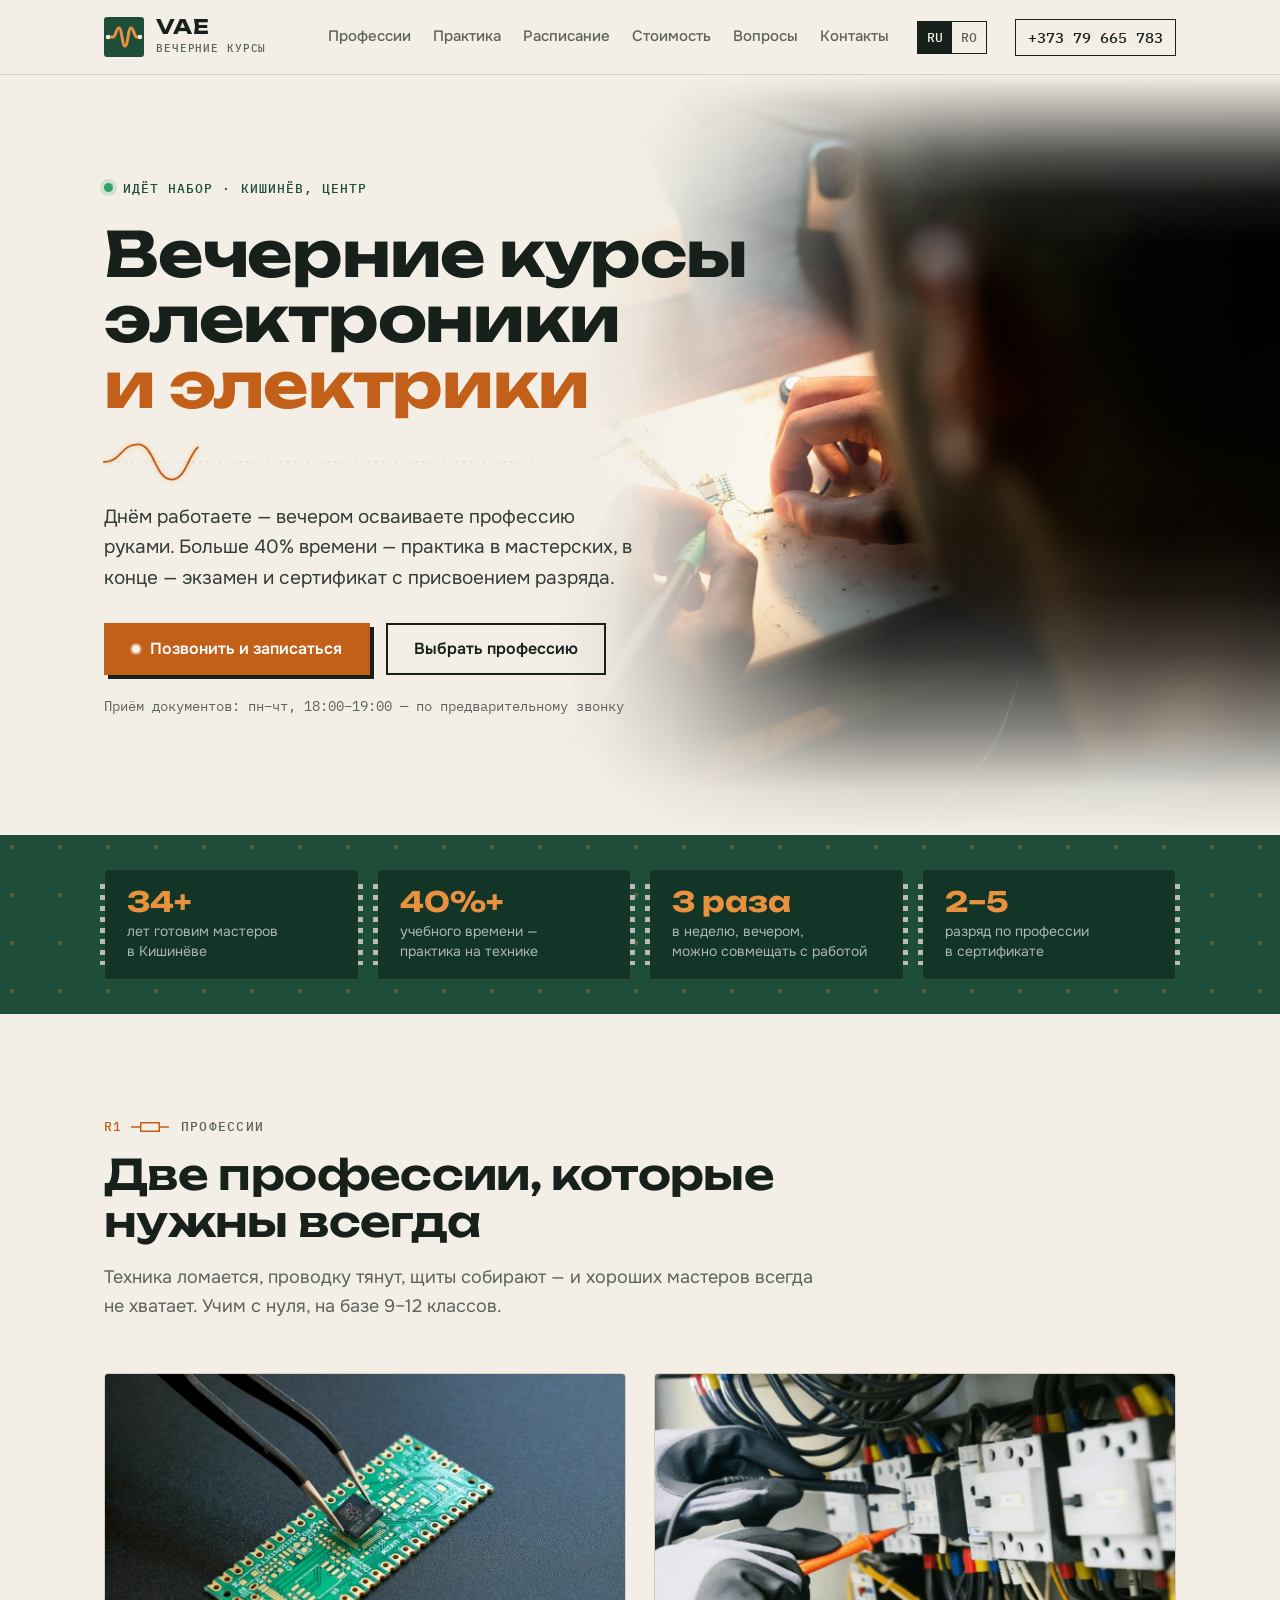
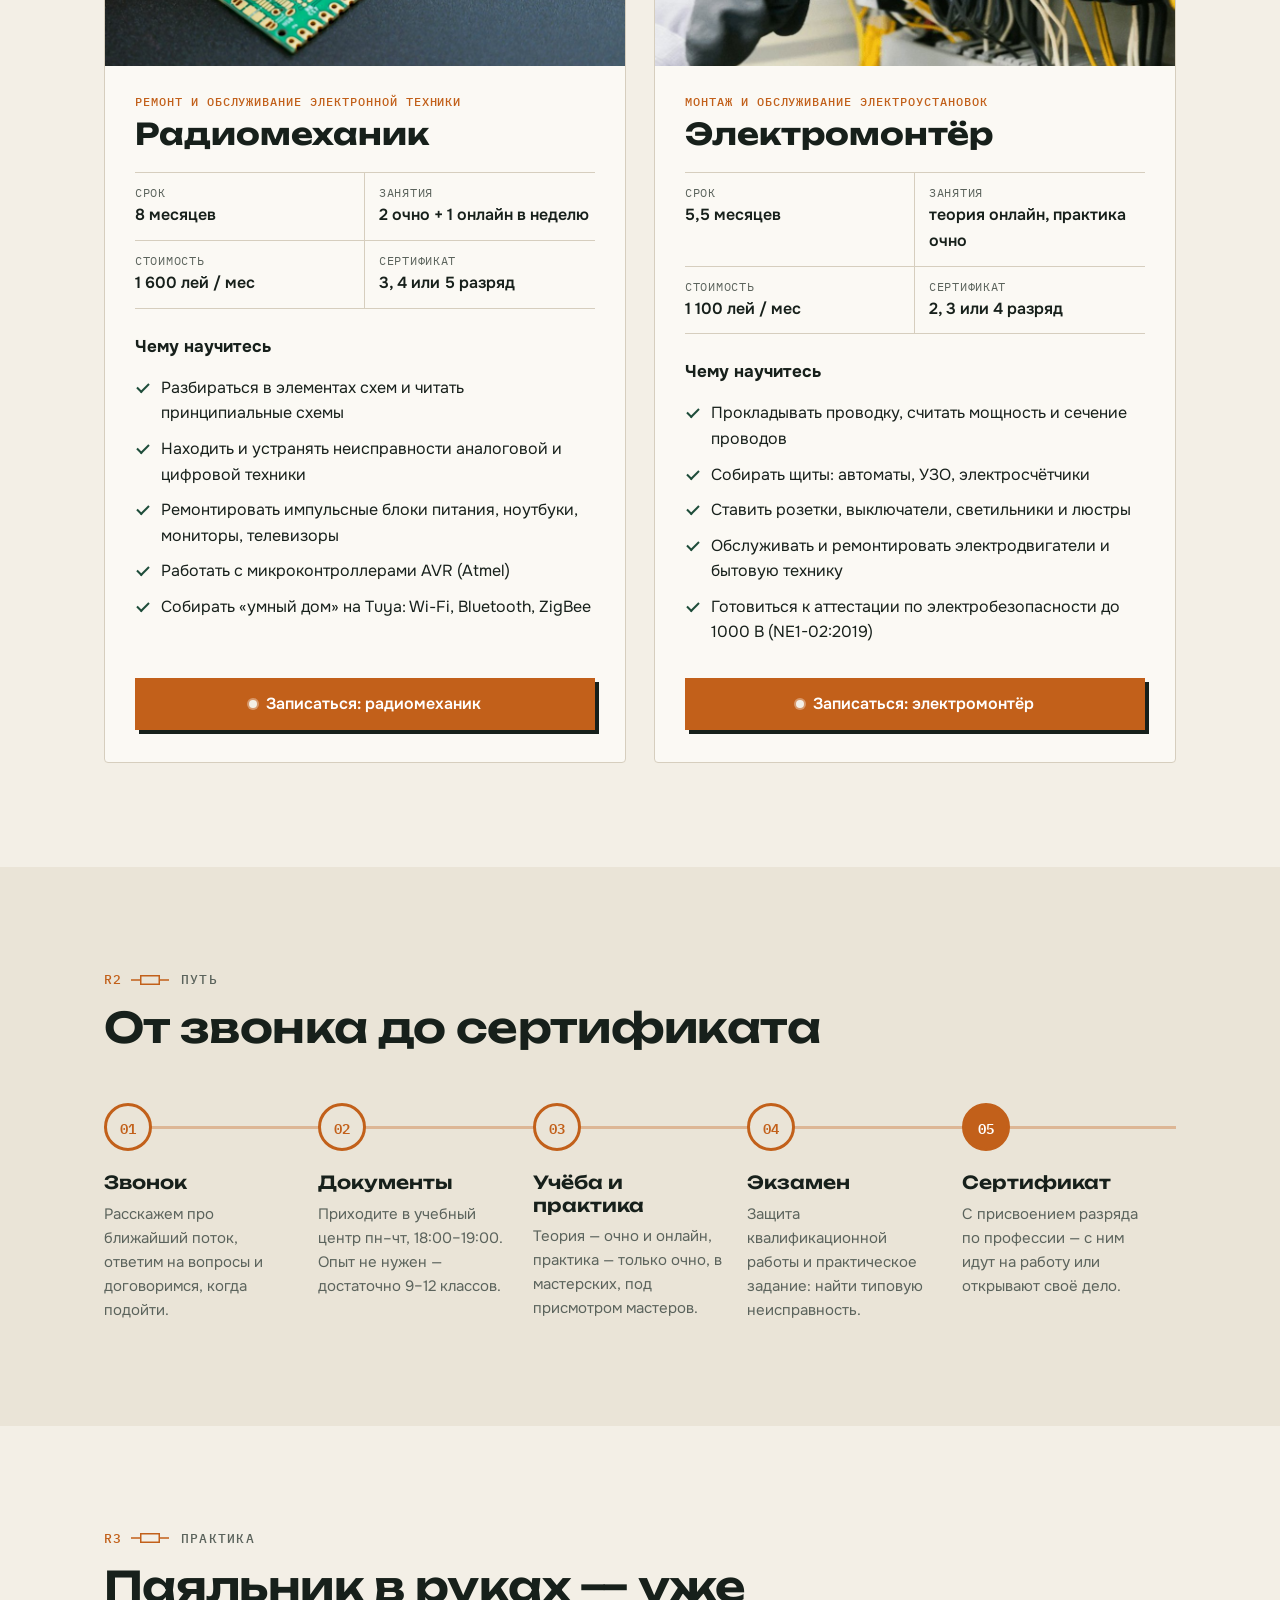
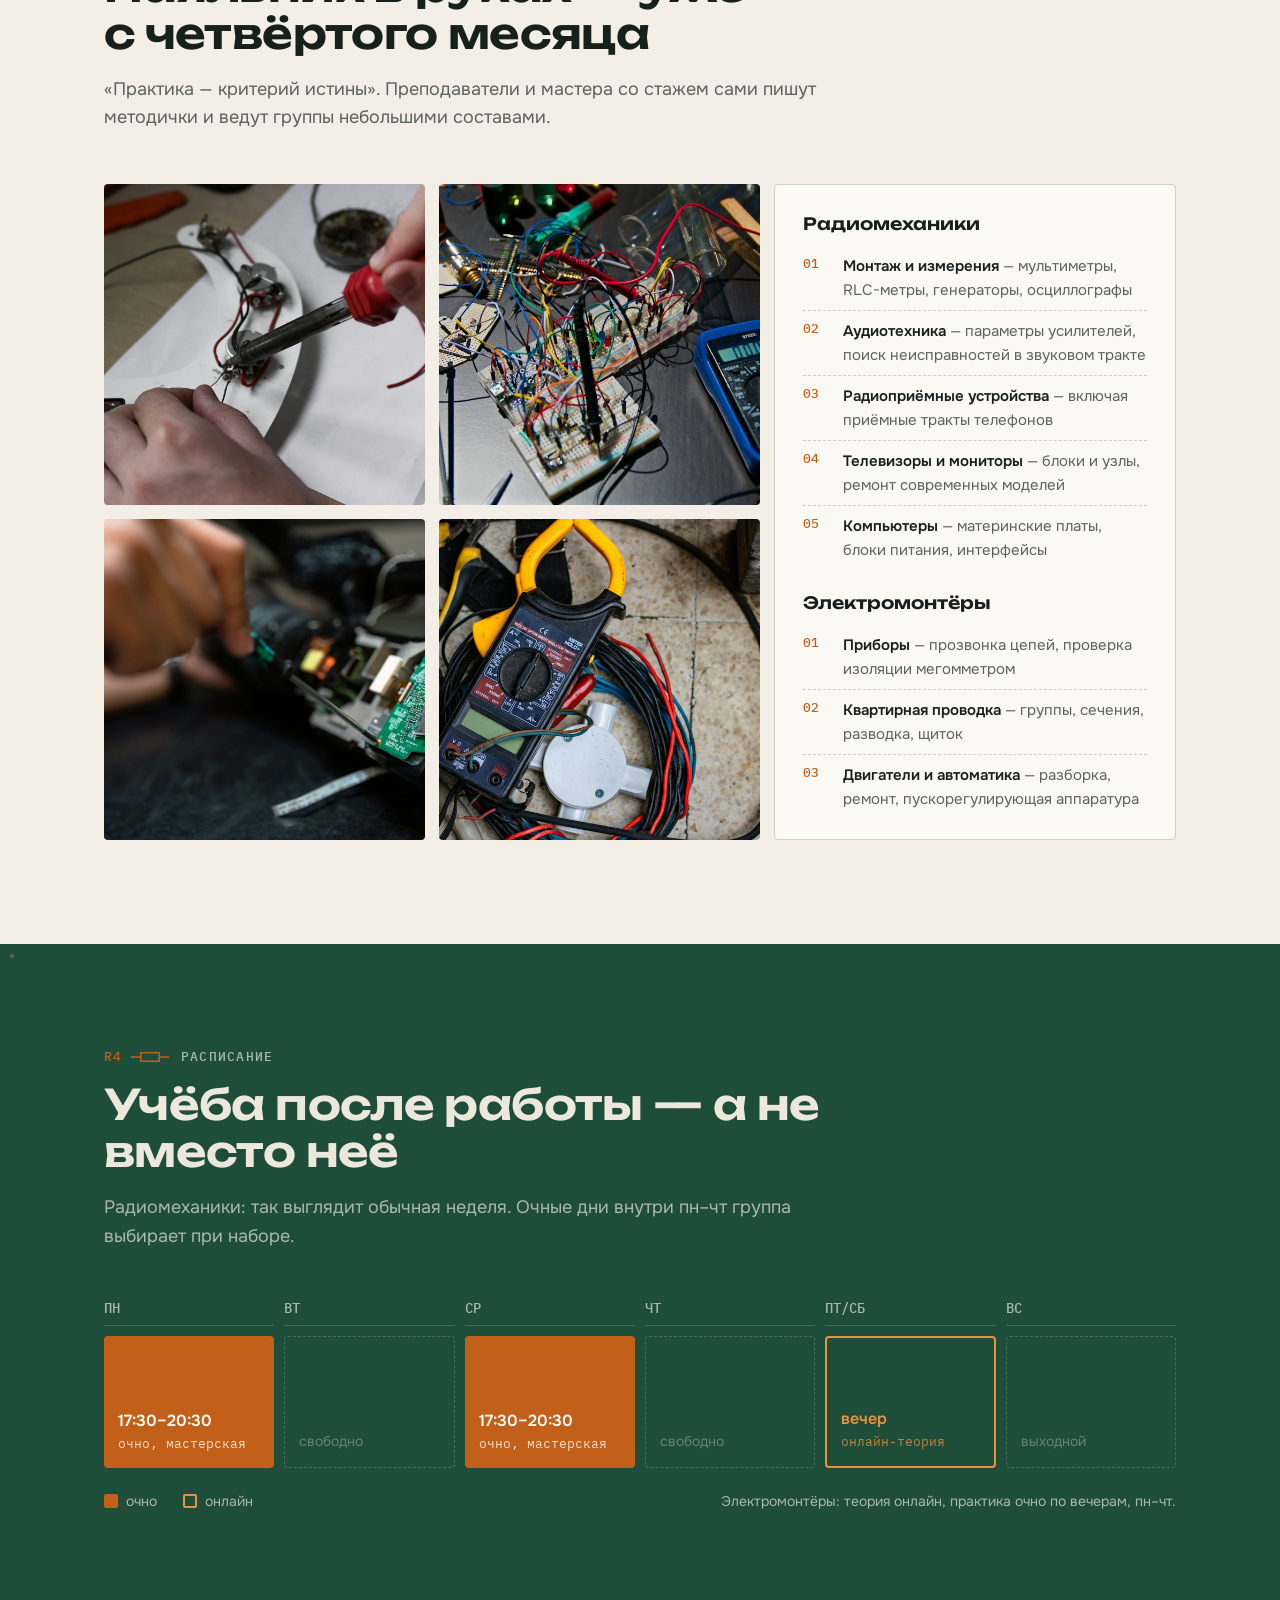
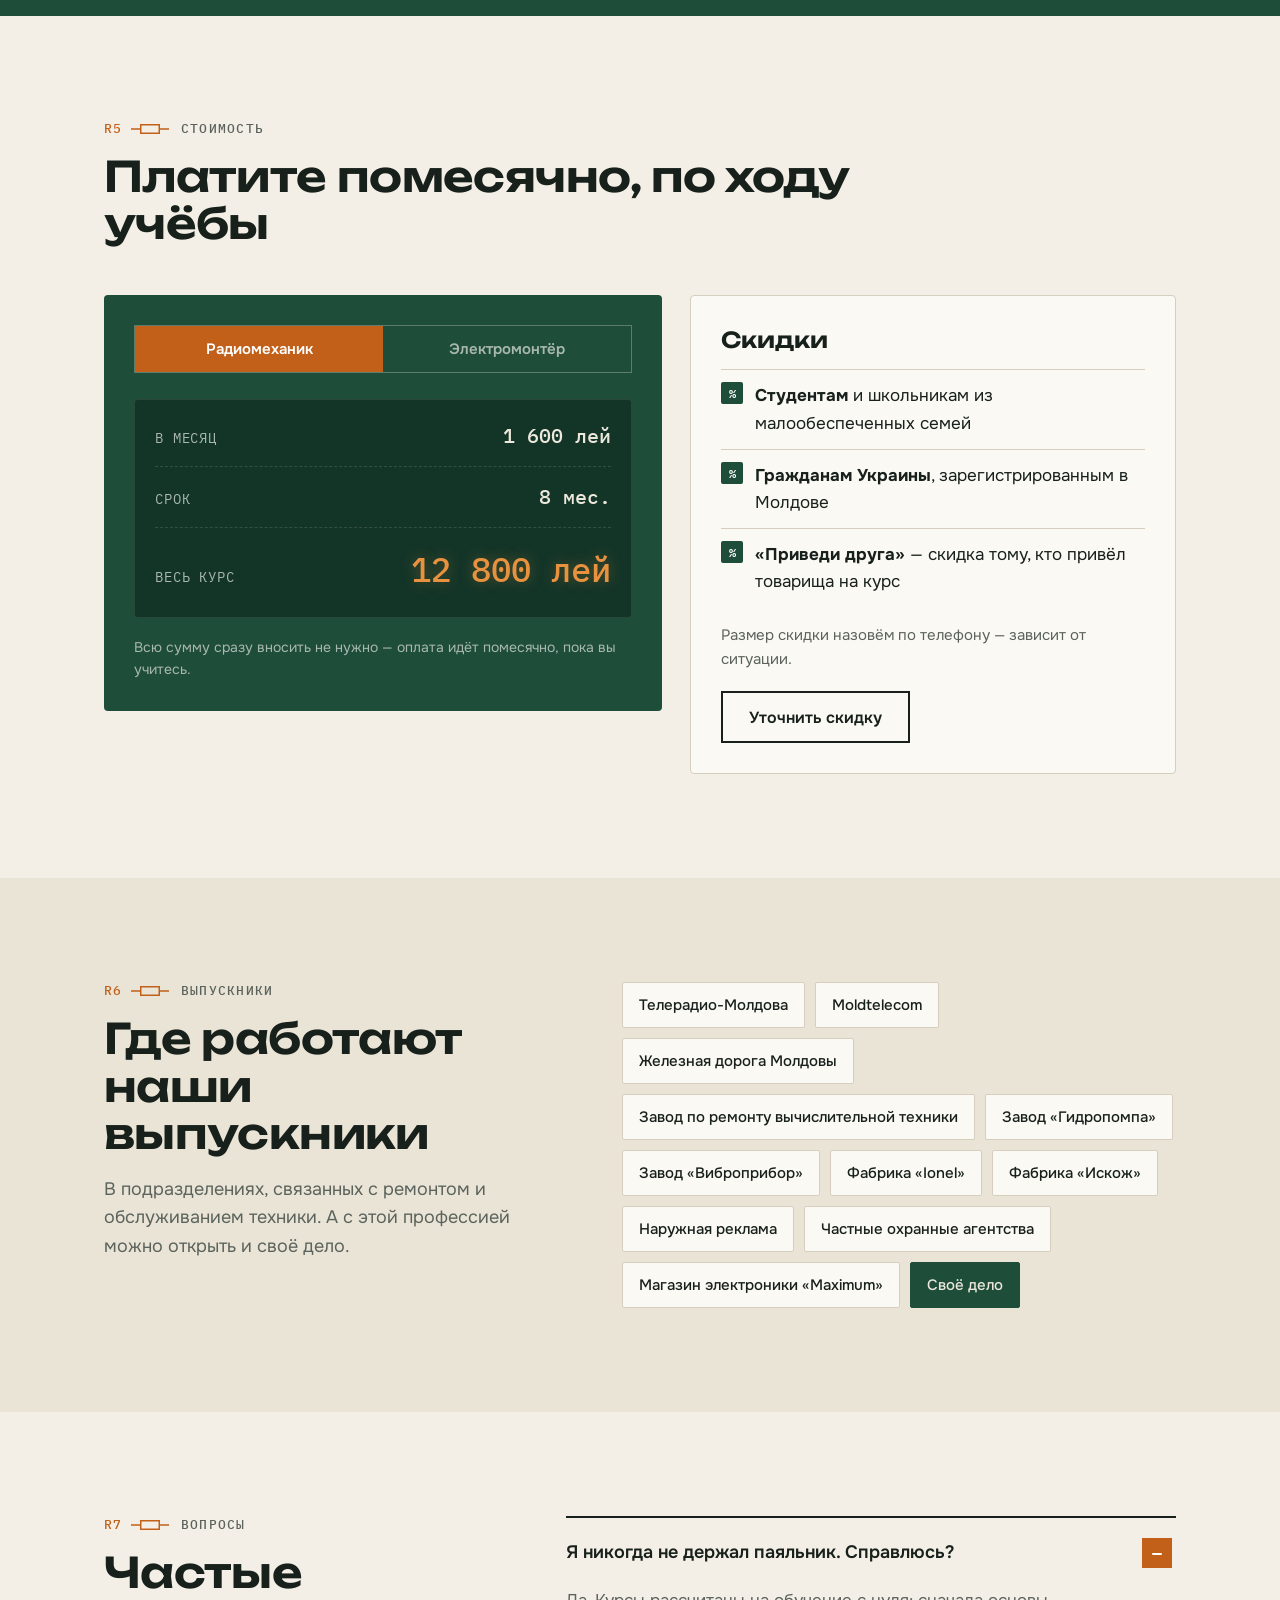
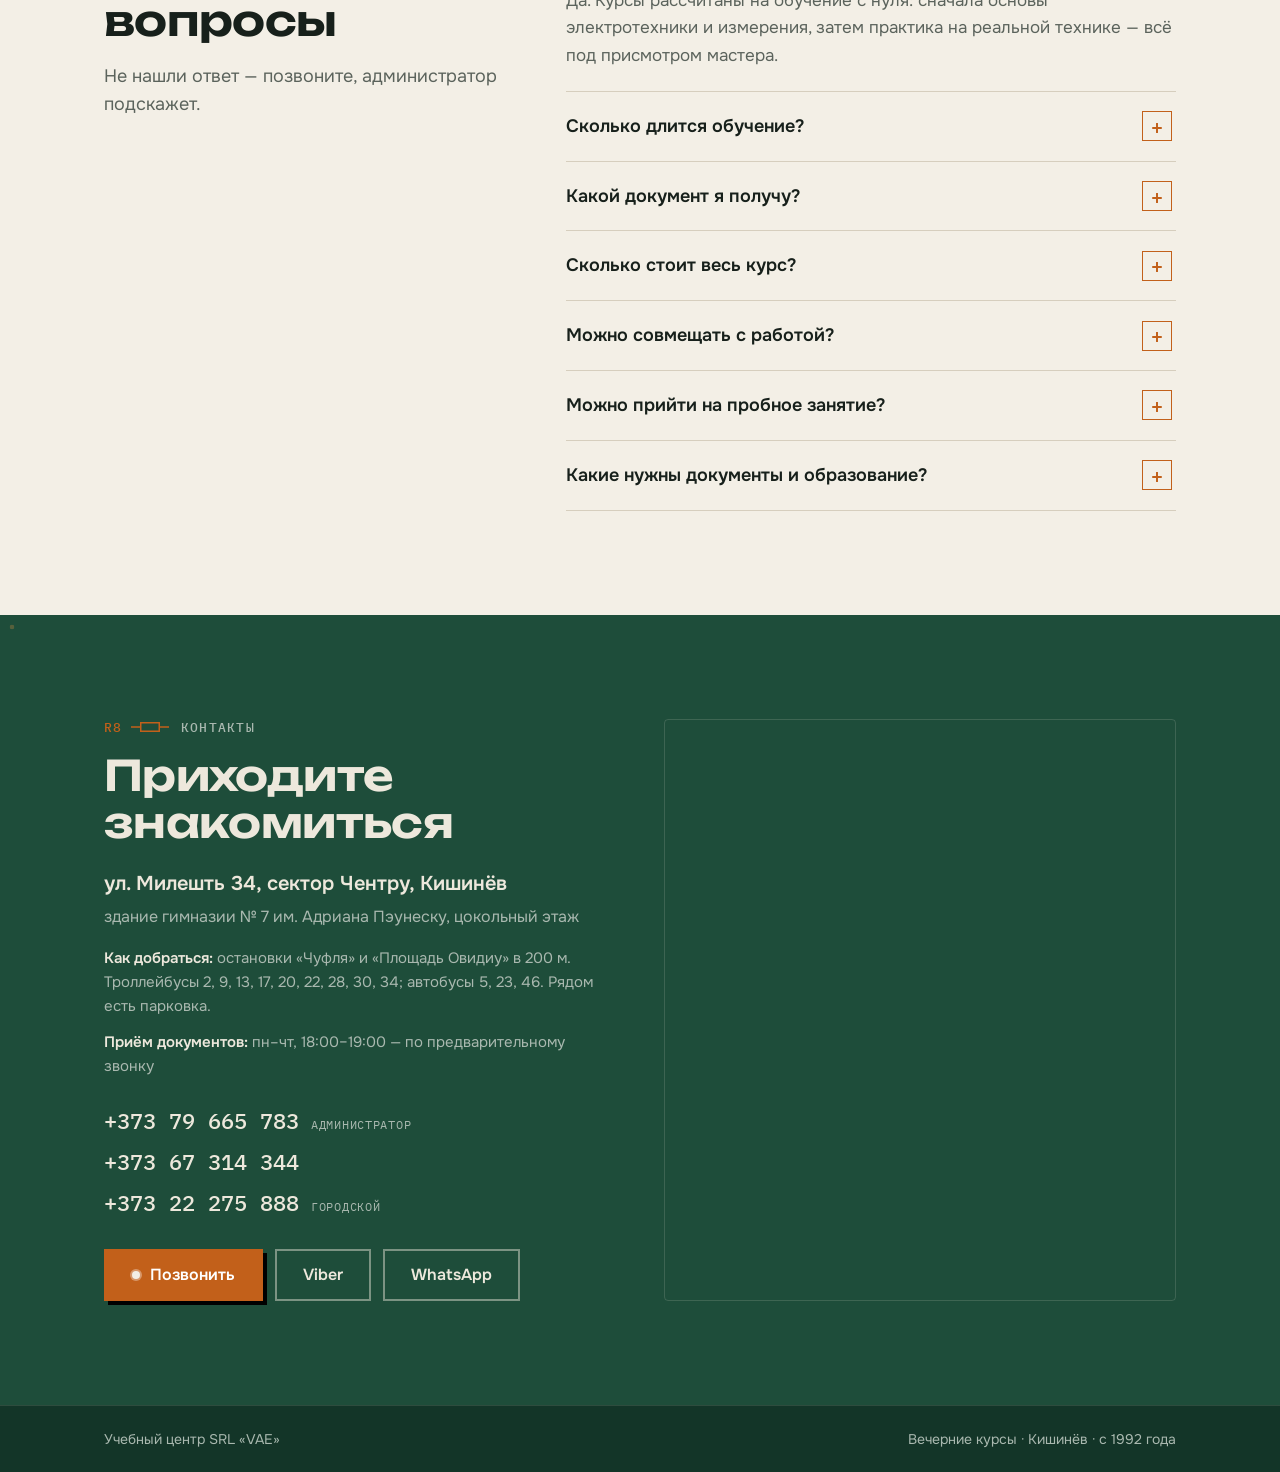
==== commit 70261a56: "Update index.html" ====
--- a/index.html
+++ b/index.html
@@ -3,6 +3,7 @@
 <head>
   <meta charset="utf-8">
   <meta name="viewport" content="width=device-width, initial-scale=1">
+  <meta name="robots" content="noindex, nofollow">
   <title>Вечерние курсы VAE — радиомеханик и электромонтёр в Кишинёве</title>
   <meta name="description" content="Вечерние курсы в Кишинёве с 1992 года: ремонт электронной техники (8 мес.) и электромонтёр (5,5 мес.). Практика в мастерских, сертификат с разрядом. Центр, ул. Милешть 34.">
   <meta property="og:title" content="Вечерние курсы VAE — профессия руками, вечером, с разрядом">
--- a/css/styles.css
+++ b/css/styles.css
@@ -147,7 +147,8 @@
 /* ---------- секции ---------- */
 .sec { padding: 104px 0; }
 .sec--tint { background: var(--paper-2); }
-.sec--dark { background: var(--ink); color: var(--on-dark); }
+.sec--dark { background: var(--green); background-image:
+  radial-gradient(circle at 12px 12px, rgba(232,145,63,.28) 2px, transparent 2.6px);  color: var(--on-dark); }
 .ref {
   display: flex; align-items: center; gap: 12px; margin: 0 0 16px;
   font: 500 13px var(--f-mono); text-transform: uppercase; letter-spacing: .1em; color: var(--muted);
@@ -249,7 +250,7 @@
 
 /* ---------- R5 стоимость ---------- */
 .price { display: grid; grid-template-columns: 1.15fr 1fr; gap: 28px; margin-top: 48px; align-items: start; }
-.calc { background: var(--ink); color: var(--on-dark); border-radius: var(--r); padding: 30px; }
+.calc { background: var(--green); color: var(--on-dark); border-radius: var(--r); padding: 30px; }
 .calc__switch { display: grid; grid-template-columns: 1fr 1fr; border: 1.5px solid rgba(237,232,220,.3); margin-bottom: 26px; }
 .calc__opt {
   appearance: none; background: none; border: 0; color: var(--on-dark-muted);
@@ -257,7 +258,7 @@
 }
 .calc__opt.is-on { background: var(--copper); color: #fff; }
 .calc__readout {
-  font-family: var(--f-mono); background: #0E1411; border: 1px solid rgba(237,232,220,.1);
+  font-family: var(--f-mono); background: var(--green-deep); border: 1px solid rgba(237,232,220,.1);
   border-radius: var(--r); padding: 6px 20px;
 }
 .calc__row { display: flex; justify-content: space-between; align-items: baseline; gap: 4px; padding: 14px 0; border-bottom: 1px dashed rgba(237,232,220,.14); }
@@ -319,7 +320,7 @@
 .map { min-height: 380px; border-radius: var(--r); overflow: hidden; border: 1px solid rgba(237,232,220,.15); }
 .map iframe { width: 100%; height: 100%; min-height: 380px; border: 0; filter: grayscale(.4) contrast(1.05); }
 
-.foot { background: var(--ink); color: var(--on-dark-muted); border-top: 1px solid rgba(237,232,220,.12); padding: 22px 0; font-size: 14px; }
+.foot { background: var(--green-deep); color: var(--on-dark-muted); border-top: 1px solid rgba(237,232,220,.12); padding: 22px 0; font-size: 14px; }
 .foot__row { display: flex; justify-content: space-between; gap: 12px; flex-wrap: wrap; }
 
 .callbar { display: none; }
